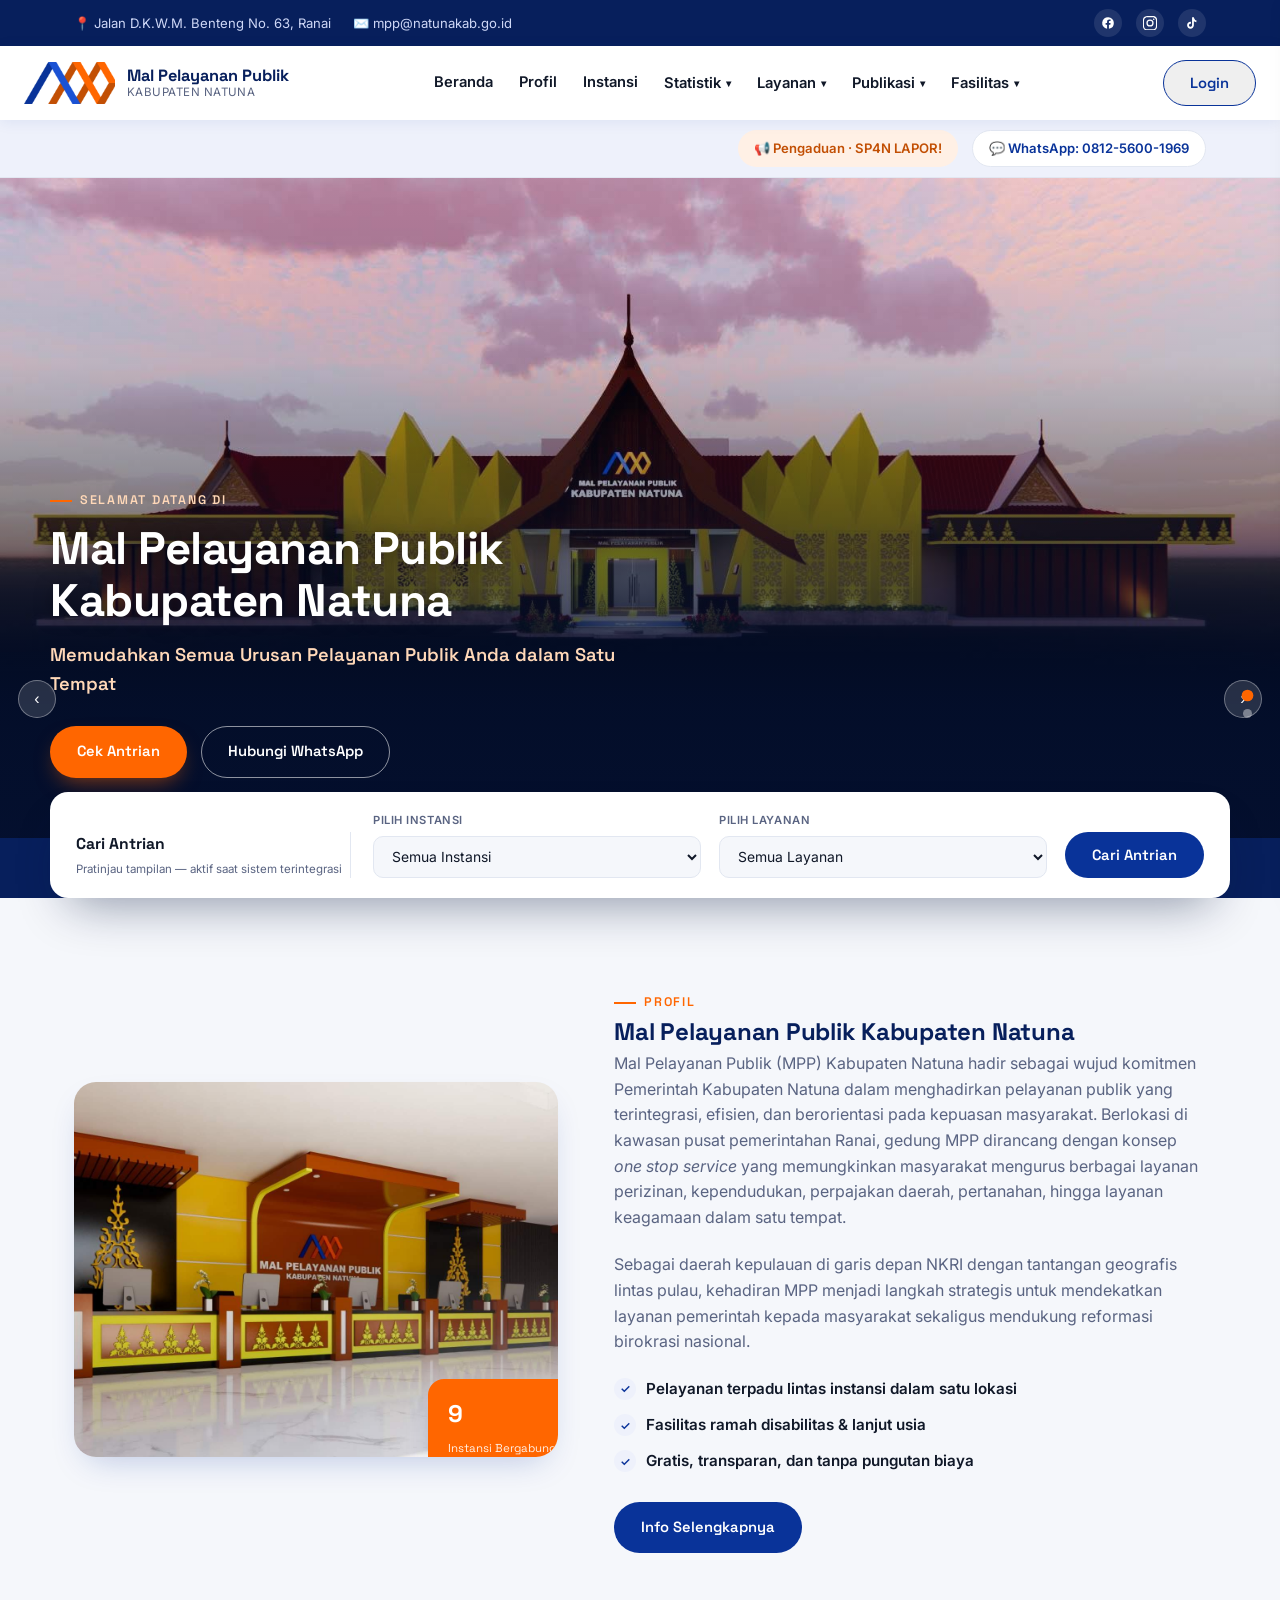
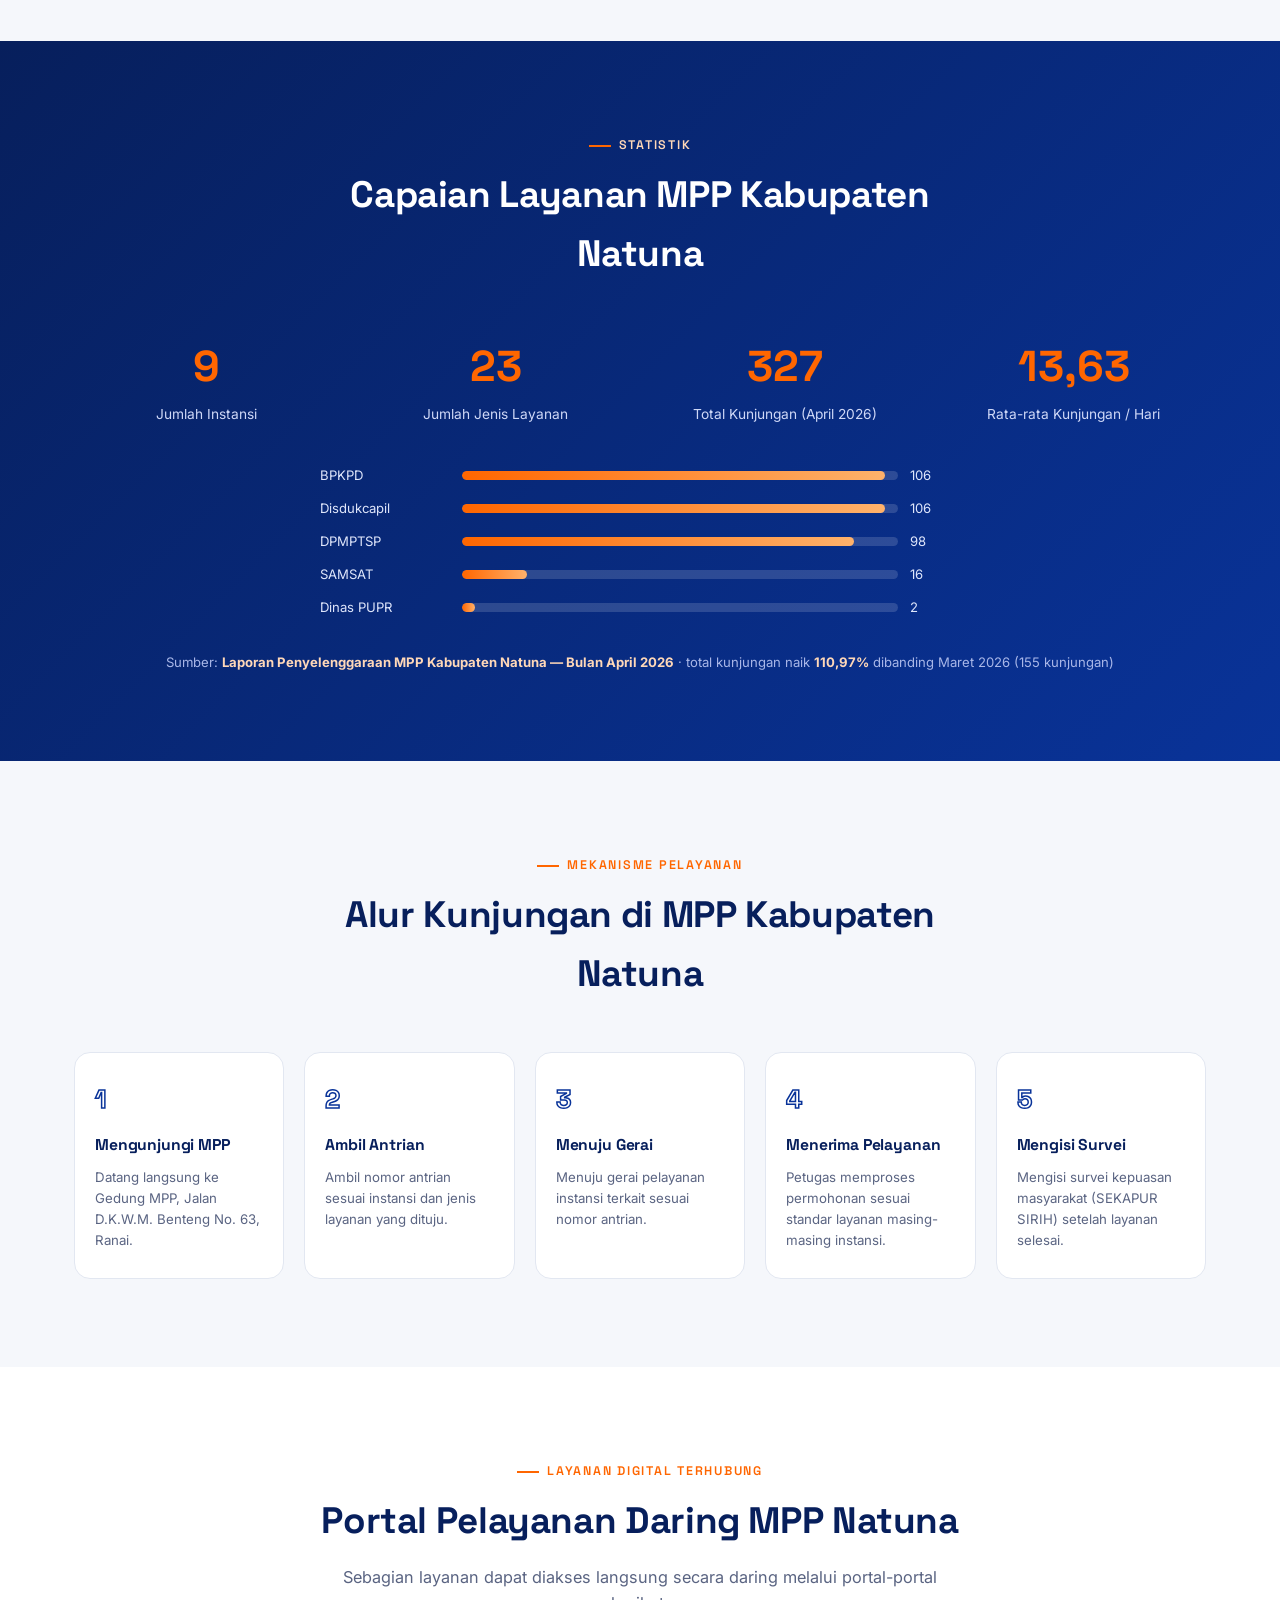
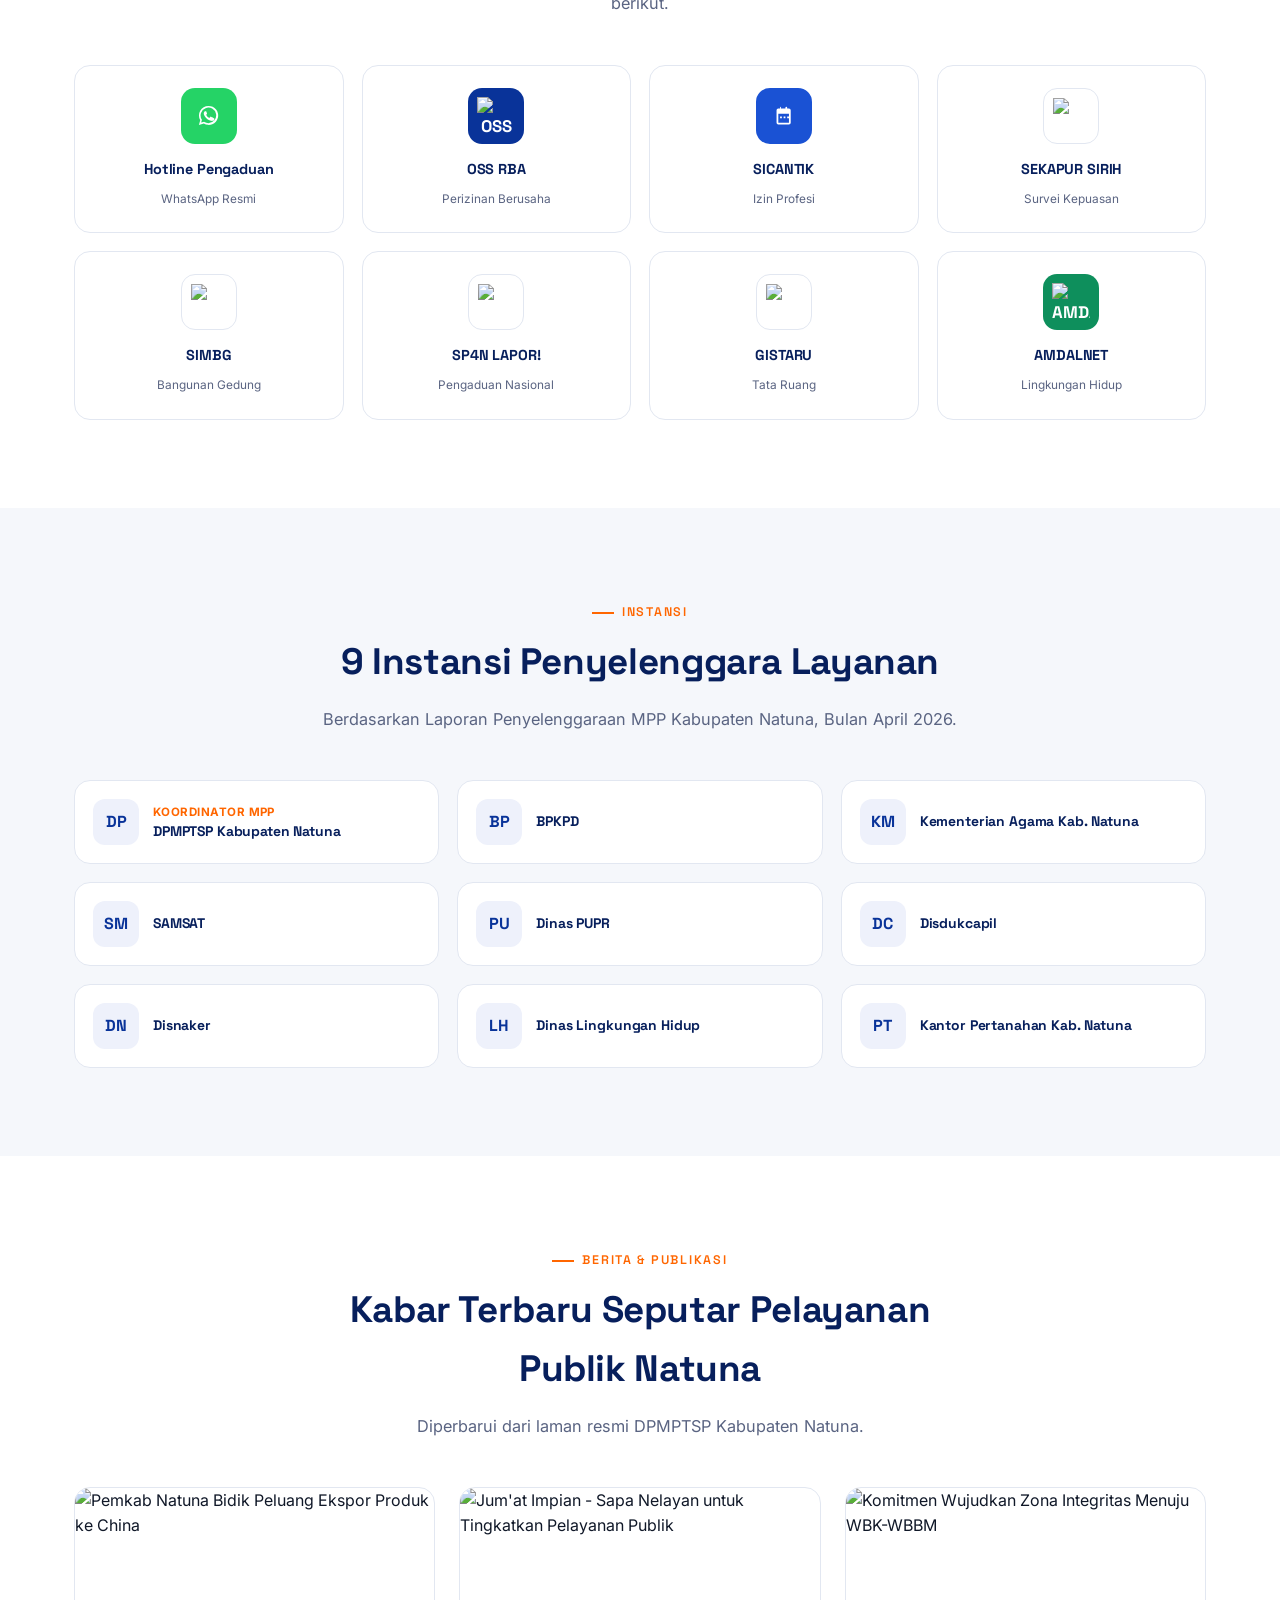
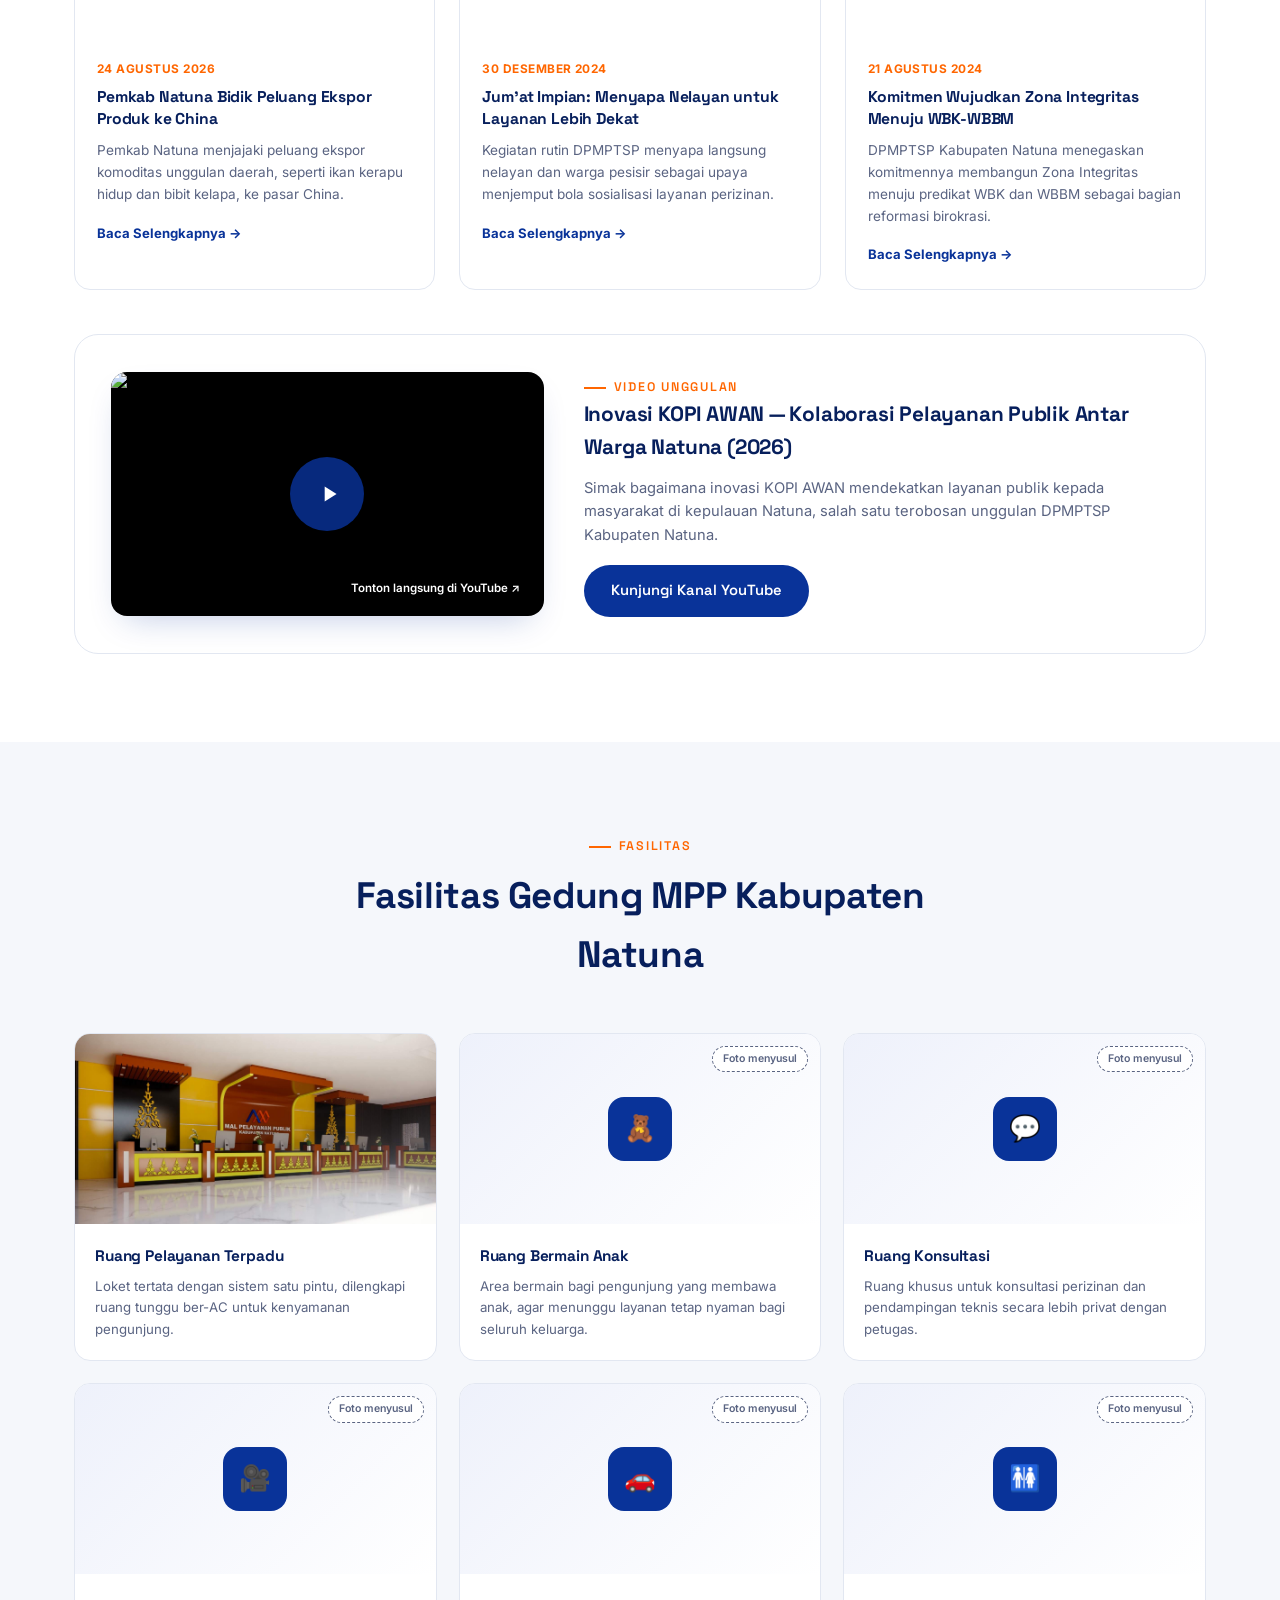
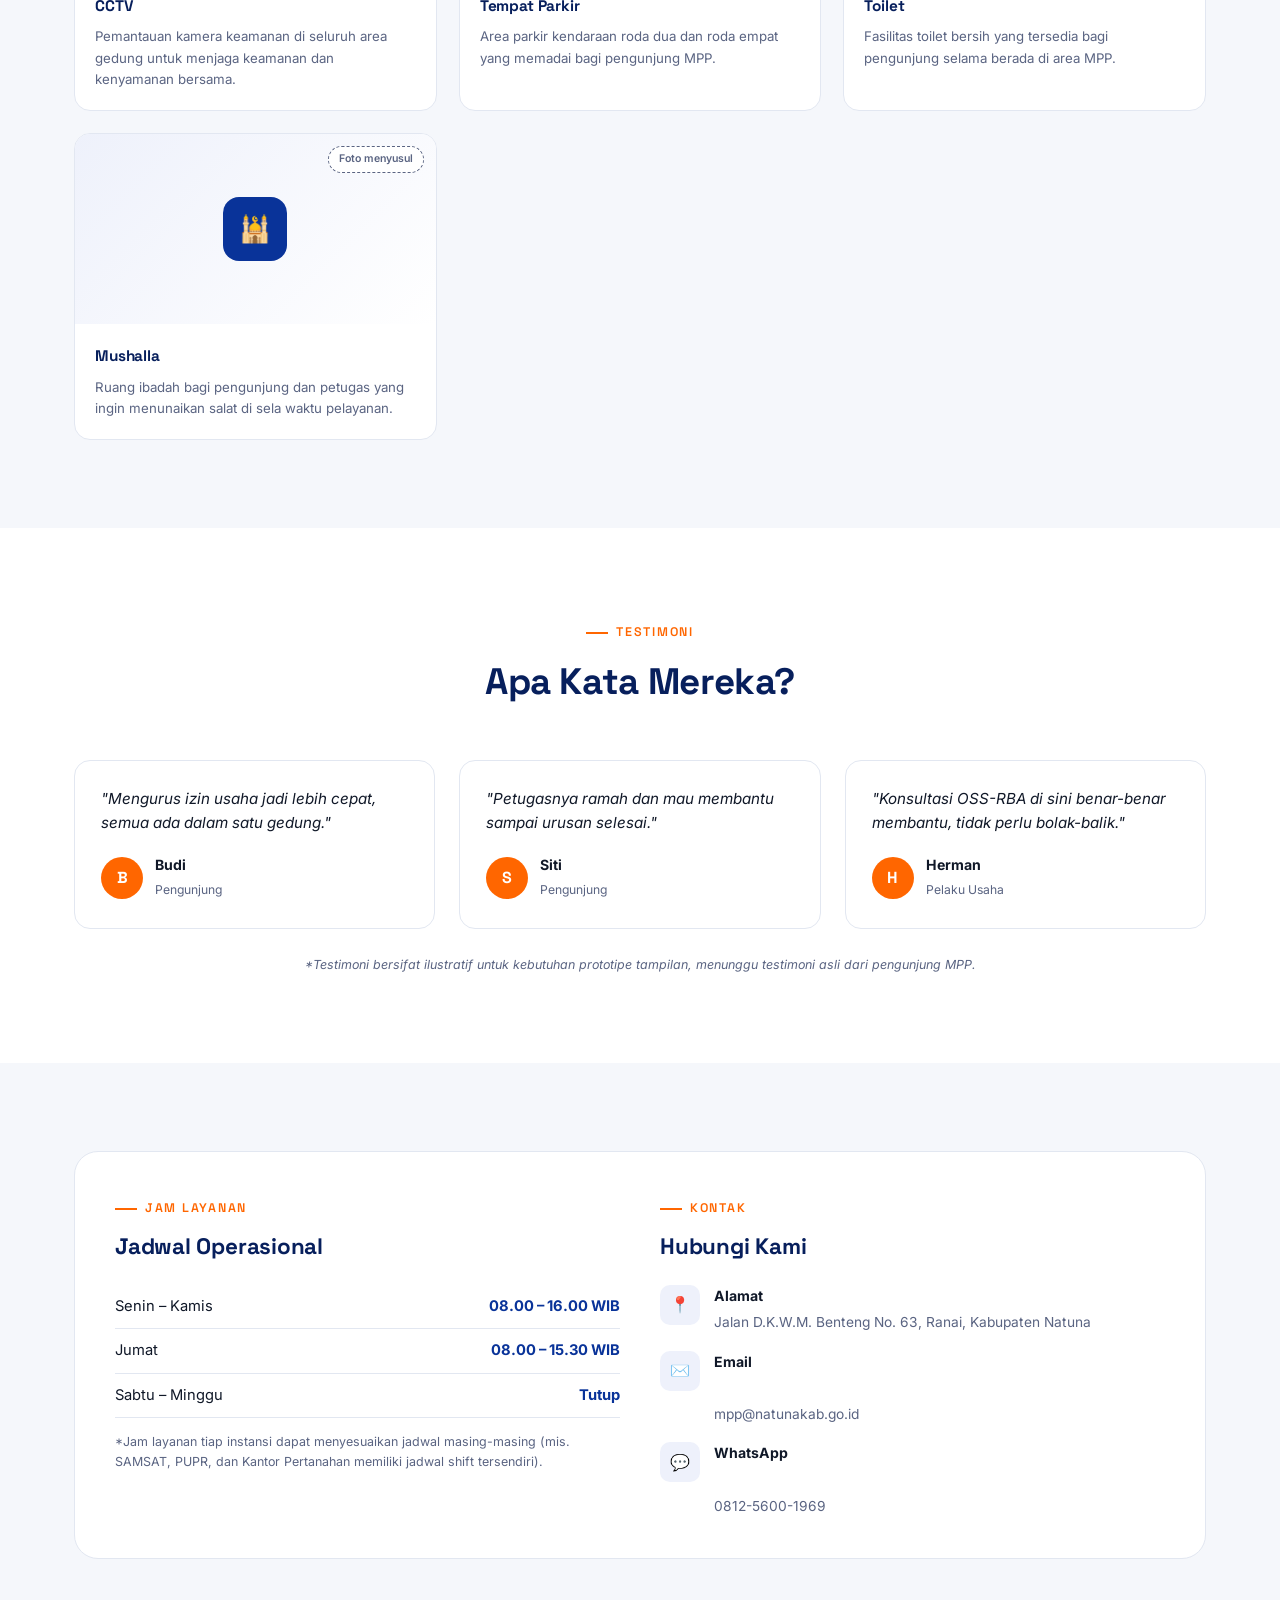
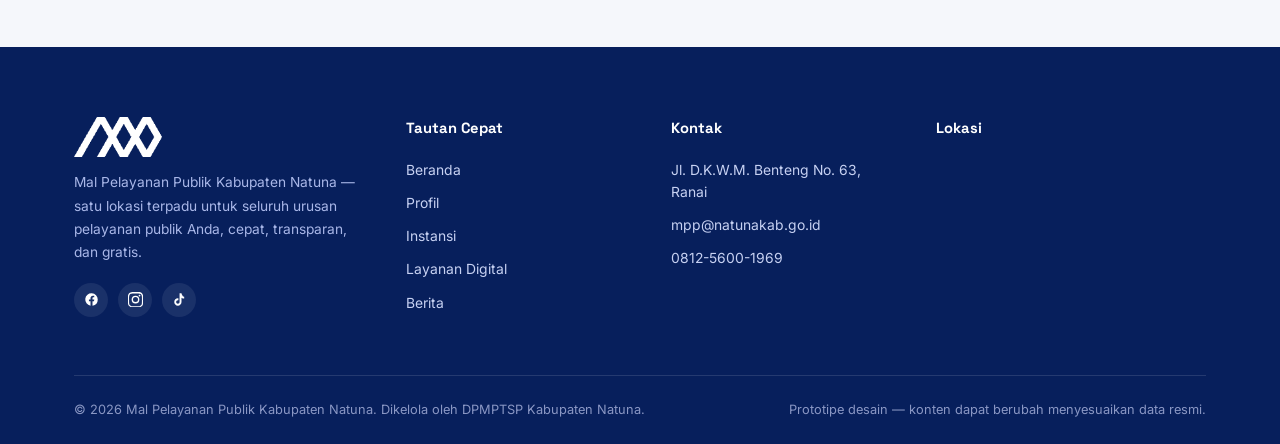
==== index.html @ 4812c126 "Initial commit: mpp-natuna-beranda static site" ====
<!DOCTYPE html>
<html lang="id">
<head>
<meta charset="UTF-8">
<meta name="viewport" content="width=device-width, initial-scale=1.0">
<title>Mal Pelayanan Publik Kabupaten Natuna</title>
<link rel="preconnect" href="https://fonts.googleapis.com">
<link rel="preconnect" href="https://fonts.gstatic.com" crossorigin>
<link href="https://fonts.googleapis.com/css2?family=Space+Grotesk:wght@500;600;700&family=Inter:wght@400;500;600;700;800&display=swap" rel="stylesheet">
<style>
  :root{
    --navy:#093399;
    --navy-deep:#071F5C;
    --navy-soft:#eef1fb;
    --blue:#1a52d4;
    --orange:#ff6600;
    --rust:#c24f04;
    --bg:#F5F7FB;
    --surface:#FFFFFF;
    --ink:#101828;
    --ink-soft:#5A6482;
    --line:#E2E7F1;
    --radius:16px;
    --shadow:0 14px 34px -14px rgba(9,51,153,.28);
    --shadow-sm:0 6px 16px -8px rgba(9,51,153,.22);
  }
  *{box-sizing:border-box;margin:0;padding:0}
  html{scroll-behavior:smooth}
  body{
    font-family:'Inter',sans-serif;
    color:var(--ink);
    background:var(--bg);
    line-height:1.6;
    -webkit-font-smoothing:antialiased;
  }
  img{max-width:100%;display:block}
  a{color:inherit;text-decoration:none}
  ul{list-style:none}
  h1,h2,h3,h4{font-family:'Space Grotesk',sans-serif;letter-spacing:-.01em;color:var(--navy-deep)}
  .container{max-width:1180px;margin:0 auto;padding:0 24px}
  .eyebrow{
    display:inline-flex;align-items:center;gap:8px;
    font-family:'Space Grotesk',sans-serif;
    font-weight:600;font-size:.78rem;letter-spacing:.14em;text-transform:uppercase;
    color:var(--orange);
  }
  .eyebrow::before{content:"";width:22px;height:2px;background:var(--orange);display:inline-block}
  section{padding:88px 0}
  .section-head{max-width:640px;margin-bottom:48px}
  .section-head.center{margin-left:auto;margin-right:auto;text-align:center}
  .section-head h2{font-size:clamp(1.7rem,3vw,2.3rem);margin-top:10px;font-weight:700}
  .section-head p{color:var(--ink-soft);margin-top:14px;font-size:1.02rem}
  .btn{
    display:inline-flex;align-items:center;gap:8px;
    font-family:'Space Grotesk',sans-serif;font-weight:600;font-size:.92rem;
    padding:13px 26px;border-radius:999px;border:1.5px solid transparent;
    cursor:pointer;transition:.2s ease;white-space:nowrap;
  }
  .btn-orange{background:var(--orange);color:#fff;box-shadow:0 10px 22px -8px rgba(255,102,0,.55)}
  .btn-orange:hover{background:var(--rust);transform:translateY(-2px)}
  .btn-outline{border-color:rgba(255,255,255,.55);color:#fff}
  .btn-outline:hover{background:rgba(255,255,255,.12)}
  .btn-navy{background:var(--navy);color:#fff}
  .btn-navy:hover{background:var(--navy-deep);transform:translateY(-2px)}
  .btn-ghost-navy{border-color:var(--navy);color:var(--navy)}
  .btn-ghost-navy:hover{background:var(--navy);color:#fff}

  /* TOPBAR */
  .topbar{background:var(--navy-deep);color:#cfd8f7;font-size:.82rem}
  .topbar .container{display:flex;justify-content:space-between;align-items:center;flex-wrap:wrap;gap:8px;padding-top:9px;padding-bottom:9px}
  .topbar-left{display:flex;gap:22px;flex-wrap:wrap}
  .topbar-left span{display:inline-flex;align-items:center;gap:7px}
  .topbar-social{display:flex;gap:14px}
  .topbar-social a{width:28px;height:28px;border-radius:50%;background:rgba(255,255,255,.1);display:flex;align-items:center;justify-content:center;transition:.2s}
  .topbar-social a:hover{background:var(--orange)}
  .topbar-social svg{width:14px;height:14px;fill:#fff}

  /* HEADER */
  header.site{position:sticky;top:0;z-index:60;background:#fff;box-shadow:0 2px 14px rgba(9,51,153,.08)}
  .navwrap{display:flex;align-items:center;justify-content:space-between;padding:14px 24px;gap:20px}
  .brand{display:flex;align-items:center;gap:12px}
  .brand img{height:42px;width:auto}
  .brand-text{line-height:1.15}
  .brand-text b{display:block;font-family:'Space Grotesk',sans-serif;font-weight:700;font-size:1.02rem;color:var(--navy-deep)}
  .brand-text span{display:block;font-size:.72rem;color:var(--ink-soft);letter-spacing:.04em}
  nav.mainnav{display:flex;align-items:center;gap:26px}
  nav.mainnav > a{font-weight:600;font-size:.92rem;color:var(--ink);position:relative;padding:6px 0}
  nav.mainnav > a::after{content:"";position:absolute;left:0;bottom:0;width:0;height:2px;background:var(--orange);transition:.2s}
  nav.mainnav > a:hover::after{width:100%}
  .nav-drop{position:relative}
  .nav-drop > button{
    display:flex;align-items:center;gap:5px;font-family:'Inter',sans-serif;font-weight:600;font-size:.92rem;color:var(--ink);
    background:none;border:none;cursor:pointer;padding:6px 0;position:relative;
  }
  .nav-drop > button::after{content:"";position:absolute;left:0;bottom:0;width:0;height:2px;background:var(--orange);transition:.2s}
  .nav-drop:hover > button::after{width:100%}
  .nav-drop .caret{font-size:.65rem;transition:.2s;margin-top:1px}
  .nav-drop:hover .caret{transform:rotate(180deg)}
  .nav-drop-menu{
    position:absolute;top:100%;left:50%;transform:translateX(-50%) translateY(6px);min-width:220px;
    background:#fff;border-radius:12px;box-shadow:0 18px 40px -14px rgba(9,51,153,.3);border:1px solid var(--line);
    padding:8px;opacity:0;visibility:hidden;transition:.18s;z-index:80;
  }
  .nav-drop:hover .nav-drop-menu{opacity:1;visibility:visible;transform:translateX(-50%) translateY(2px)}
  .nav-drop-menu a{display:block;padding:9px 12px;border-radius:8px;font-size:.85rem;font-weight:500;color:var(--ink)}
  .nav-drop-menu a:hover{background:var(--navy-soft);color:var(--navy)}
  .nav-actions{display:flex;align-items:center;gap:12px}
  .hamburger{display:none;flex-direction:column;gap:5px;background:none;border:none;cursor:pointer;padding:6px}
  .hamburger span{width:24px;height:2.5px;background:var(--navy-deep);border-radius:2px}

  .subbar{background:var(--navy-soft);border-bottom:1px solid var(--line)}
  .subbar .container{display:flex;justify-content:flex-end;gap:14px;padding-top:10px;padding-bottom:10px;flex-wrap:wrap}
  .pill{display:inline-flex;align-items:center;gap:7px;font-size:.82rem;font-weight:600;padding:7px 16px;border-radius:999px}
  .pill-orange{background:#fff0e5;color:var(--rust)}
  .pill-navy{background:#fff;color:var(--navy);border:1px solid var(--line)}

  /* HERO SLIDESHOW */
  .hero-wrap{position:relative;background:var(--navy-deep)}
  .hero-slideshow{position:relative;height:660px;overflow:hidden;color:#fff}
  .hero-slide{
    position:absolute;top:0;left:0;right:0;bottom:0;opacity:0;visibility:hidden;transition:opacity 1.1s ease;
    background-size:cover;background-position:center;display:flex;align-items:flex-end;
  }
  .hero-slide.active{opacity:1;visibility:visible}
  .hero-slide::before{
    content:"";position:absolute;top:0;left:0;right:0;bottom:0;
    background:linear-gradient(to top, rgba(4,16,48,.97) 0%, rgba(4,16,48,.86) 20%, rgba(4,16,48,.5) 45%, rgba(4,16,48,.14) 72%, rgba(4,16,48,.02) 100%);
  }
  .hero-slide-inner{position:relative;z-index:2;width:100%;padding:0 24px 60px}
  .hero-slide-content{max-width:1180px;margin:0 auto}
  .hero-slide .eyebrow{color:#ffd8b8}
  .hero-slide h1{font-size:clamp(1.9rem,3.6vw,2.85rem);font-weight:700;color:#fff !important;margin:12px 0 14px;line-height:1.12;max-width:680px;text-shadow:0 2px 18px rgba(0,0,0,.35)}
  .hero-slide .tagline{font-family:'Space Grotesk',sans-serif;font-weight:600;font-size:1.15rem;color:#ffd8b8;margin-bottom:28px;max-width:600px}
  .hero-slide p.desc{color:#eef1fb;max-width:560px;margin-bottom:26px;font-size:.98rem;text-shadow:0 1px 10px rgba(0,0,0,.25)}
  .hero-ctas{display:flex;gap:14px;flex-wrap:wrap}
  .hero-date-badge{display:inline-block;background:var(--orange);color:#fff;font-family:'Space Grotesk',sans-serif;font-weight:700;font-size:.76rem;letter-spacing:.05em;padding:5px 14px;border-radius:999px;margin-bottom:14px}

  .hero-dots{position:absolute;z-index:5;right:28px;bottom:120px;display:flex;flex-direction:column;gap:9px}
  .hero-dots button{width:9px;height:9px;border-radius:50%;background:rgba(255,255,255,.4);border:none;cursor:pointer;padding:0;transition:.2s}
  .hero-dots button.active{background:var(--orange);transform:scale(1.3)}
  .hero-arrows{position:absolute;z-index:5;bottom:120px;left:0;right:0;display:flex;justify-content:space-between;pointer-events:none;padding:0 18px}
  .hero-arrows button{pointer-events:all;width:38px;height:38px;border-radius:50%;background:rgba(255,255,255,.14);border:1px solid rgba(255,255,255,.35);color:#fff;cursor:pointer;font-size:1rem;backdrop-filter:blur(2px)}
  .hero-arrows button:hover{background:rgba(255,255,255,.28)}

  /* Hero side photo (slide-specific supporting image) */
  .hero-media-wrap{position:absolute;top:0;left:0;right:0;bottom:0;z-index:3;pointer-events:none}
  .hero-media-inner{max-width:1180px;margin:0 auto;padding:0 24px;height:100%;position:relative}
  .hero-photo-frame{
    position:absolute;right:24px;top:210px;pointer-events:auto;
    background:#fff;padding:9px 9px 12px;border-radius:16px;
    box-shadow:0 26px 55px -16px rgba(0,0,0,.55);
    text-align:center;
  }
  .hero-photo-frame img{display:block;width:320px;height:200px;object-fit:cover;border-radius:9px}
  .hero-photo-frame span{display:block;margin-top:8px;font-size:.68rem;font-weight:600;color:var(--ink-soft);max-width:320px}
  @media (max-width:1120px){ .hero-photo-frame{display:none} }

  /* Floating antrian bar overlapping hero bottom edge */
  .antrian-float-wrap{position:relative;z-index:10;padding:0 24px;margin-top:-46px}
  .antrian-float{
    max-width:1180px;margin:0 auto;background:#fff;color:var(--ink);border-radius:18px;
    box-shadow:0 24px 50px -20px rgba(5,20,58,.45);padding:20px 26px;
    display:flex;align-items:flex-end;gap:18px;flex-wrap:wrap;
  }
  .antrian-float .antrian-title{flex:none;display:flex;flex-direction:column;gap:2px;padding-right:8px;border-right:1px solid var(--line);margin-right:4px}
  .antrian-float .antrian-title b{font-family:'Space Grotesk',sans-serif;font-size:.98rem}
  .antrian-float .antrian-title span{font-size:.72rem;color:var(--ink-soft)}
  .antrian-field{flex:1;min-width:150px}
  .antrian-field label{display:block;font-size:.7rem;font-weight:600;color:var(--ink-soft);margin-bottom:6px;text-transform:uppercase;letter-spacing:.05em}
  .antrian-field select{
    width:100%;padding:11px 14px;border-radius:10px;border:1.5px solid var(--line);background:var(--bg);
    font-family:'Inter',sans-serif;font-size:.87rem;color:var(--ink);
  }
  .antrian-float .btn-navy{flex:none}
  @media (max-width:900px){
    .antrian-float{padding:18px}
    .antrian-float .antrian-title{border-right:none;padding-right:0;width:100%;flex-direction:row;justify-content:space-between;align-items:center}
    .antrian-float .btn-navy{width:100%;justify-content:center}
  }

  /* PROFIL */
  .profil-grid{display:grid;grid-template-columns:.9fr 1.1fr;gap:56px;align-items:center}
  .profil-photo{position:relative;border-radius:22px;overflow:hidden;box-shadow:var(--shadow)}
  .profil-photo img{width:100%;height:100%;object-fit:cover;aspect-ratio:4/3.1}
  .profil-badge{
    position:absolute;bottom:-18px;right:-18px;background:var(--orange);color:#fff;
    border-radius:16px;padding:16px 20px;box-shadow:var(--shadow);font-family:'Space Grotesk',sans-serif;
  }
  .profil-badge b{display:block;font-size:1.5rem}
  .profil-badge span{font-size:.72rem;opacity:.9}
  .profil-text p{color:var(--ink-soft);margin-bottom:22px}
  .check-list{display:flex;flex-direction:column;gap:12px;margin-bottom:28px}
  .check-list li{display:flex;align-items:flex-start;gap:10px;font-weight:600;font-size:.95rem}
  .check-list .dot{flex:none;width:22px;height:22px;border-radius:50%;background:var(--navy-soft);color:var(--navy);display:flex;align-items:center;justify-content:center;font-size:.75rem;margin-top:1px}

  /* STATS */
  .stats-band{background:linear-gradient(135deg,var(--navy-deep),var(--navy));color:#fff}
  .stats-grid{display:grid;grid-template-columns:repeat(4,1fr);gap:24px;text-align:center}
  .stat-item b{font-family:'Space Grotesk',sans-serif;font-size:clamp(2.1rem,4vw,2.7rem);color:var(--orange);display:block}
  .stat-item span{font-size:.86rem;color:#cfd8f7}
  .stats-caption{text-align:center;margin-top:34px;font-size:.82rem;color:#a9b7e8}
  .stats-caption b{color:#ffd8b8}
  .stats-bars{max-width:640px;margin:38px auto 0;display:flex;flex-direction:column;gap:12px}
  .bar-row{display:grid;grid-template-columns:130px 1fr 50px;align-items:center;gap:12px;font-size:.82rem;color:#dfe6fb}
  .bar-track{height:9px;background:rgba(255,255,255,.15);border-radius:6px;overflow:hidden}
  .bar-fill{height:100%;background:linear-gradient(90deg,var(--orange),#ffb26b);border-radius:6px}

  /* MEKANISME */
  .mek-grid{display:grid;grid-template-columns:repeat(5,1fr);gap:20px}
  .mek-card{background:var(--surface);border:1px solid var(--line);border-radius:var(--radius);padding:26px 20px;position:relative;transition:.2s}
  .mek-card:hover{transform:translateY(-6px);box-shadow:var(--shadow-sm)}
  .mek-num{font-family:'Space Grotesk',sans-serif;font-weight:700;font-size:1.6rem;color:var(--navy-soft);-webkit-text-stroke:1.5px var(--navy);color:transparent;margin-bottom:14px}
  .mek-card h4{font-size:.98rem;margin-bottom:8px}
  .mek-card p{font-size:.83rem;color:var(--ink-soft)}

  /* PORTAL GRID */
  .portal-grid{display:grid;grid-template-columns:repeat(4,1fr);gap:18px}
  .portal-card{
    background:#fff;border:1px solid var(--line);border-radius:var(--radius);padding:22px 18px;text-align:center;
    transition:.2s;
  }
  .portal-card:hover{border-color:var(--orange);transform:translateY(-5px);box-shadow:var(--shadow-sm)}
  .portal-icon{width:56px;height:56px;border-radius:14px;margin:0 auto 14px;display:flex;align-items:center;justify-content:center;font-family:'Space Grotesk',sans-serif;font-weight:700;color:#fff;font-size:1.05rem;padding:9px}
  .portal-icon img{width:100%;height:100%;object-fit:contain}
  .portal-card h4{font-size:.9rem;margin-bottom:4px}
  .portal-card span{font-size:.74rem;color:var(--ink-soft)}

  /* INSTANSI */
  .instansi-grid{display:grid;grid-template-columns:repeat(3,1fr);gap:18px}
  .instansi-card{
    display:flex;align-items:center;gap:14px;background:#fff;border:1px solid var(--line);
    border-radius:var(--radius);padding:18px;transition:.2s;
  }
  .instansi-card:hover{border-color:var(--blue);box-shadow:var(--shadow-sm)}
  .instansi-avatar{flex:none;width:46px;height:46px;border-radius:12px;background:var(--navy-soft);color:var(--navy);display:flex;align-items:center;justify-content:center;font-family:'Space Grotesk',sans-serif;font-weight:700}
  .instansi-card h4{font-size:.87rem;line-height:1.35}
  .instansi-card .role{font-size:.72rem;color:var(--orange);font-weight:700;text-transform:uppercase;letter-spacing:.04em}

  /* BERITA */
  .berita-grid{display:grid;grid-template-columns:repeat(3,1fr);gap:24px;margin-bottom:44px}
  .berita-card{background:#fff;border:1px solid var(--line);border-radius:var(--radius);overflow:hidden;transition:.2s;display:flex;flex-direction:column}
  .berita-card:hover{transform:translateY(-6px);box-shadow:var(--shadow)}
  .berita-thumb{height:150px;overflow:hidden}
  .berita-thumb img{width:100%;height:100%;object-fit:cover;display:block;transition:.3s}
  .berita-card:hover .berita-thumb img{transform:scale(1.06)}
  .berita-body{padding:22px}
  .berita-date{font-size:.74rem;color:var(--orange);font-weight:700;text-transform:uppercase;letter-spacing:.04em;margin-bottom:8px}
  .berita-body h4{font-size:.98rem;margin-bottom:10px;line-height:1.4}
  .berita-body p{font-size:.85rem;color:var(--ink-soft);margin-bottom:14px}
  .berita-body a.readmore{font-size:.82rem;font-weight:700;color:var(--navy)}

  .video-wrap{border-radius:var(--radius);overflow:hidden;box-shadow:var(--shadow);position:relative;width:100%;height:0;padding-top:56.25%}
  .video-wrap iframe{position:absolute;top:0;left:0;width:100%;height:100%;border:0}
  .yt-facade{position:absolute;top:0;left:0;width:100%;height:100%;cursor:pointer;background:#000;border:0;padding:0;display:block;overflow:hidden}
  .yt-facade .yt-thumb{position:absolute;top:0;left:0;right:0;bottom:0;width:100%;height:100%;object-fit:cover}
  .yt-fallback-link{
    position:absolute;bottom:12px;right:12px;z-index:4;
    background:rgba(0,0,0,.55);color:#fff;font-size:.72rem;font-weight:600;
    padding:6px 12px;border-radius:999px;backdrop-filter:blur(2px);
  }
  .yt-fallback-link:hover{background:rgba(0,0,0,.75)}
  .yt-facade .yt-play{
    position:absolute;top:50%;left:50%;transform:translate(-50%,-50%);
    width:74px;height:74px;border-radius:50%;background:rgba(9,51,153,.82);
    display:flex;align-items:center;justify-content:center;transition:.2s;
    box-shadow:0 10px 30px -8px rgba(0,0,0,.6);
  }
  .yt-facade:hover .yt-play{background:var(--orange);transform:translate(-50%,-50%) scale(1.08)}
  .yt-facade .yt-play svg{width:26px;height:26px;fill:#fff;margin-left:4px}
  .video-block{display:grid;grid-template-columns:.85fr 1.15fr;gap:40px;align-items:center;background:#fff;border:1px solid var(--line);border-radius:24px;padding:36px}
  .video-block h3{font-size:1.3rem;margin-bottom:12px}
  .video-block p{color:var(--ink-soft);margin-bottom:18px;font-size:.92rem}

  /* FASILITAS */
  .fasilitas-grid{display:grid;grid-template-columns:repeat(3,1fr);gap:22px}
  .fasilitas-card{border-radius:var(--radius);overflow:hidden;background:#fff;border:1px solid var(--line);transition:.2s}
  .fasilitas-card:hover{transform:translateY(-6px);box-shadow:var(--shadow)}
  .fasilitas-card.photo .fasilitas-media{height:190px;overflow:hidden}
  .fasilitas-card.photo .fasilitas-media img{width:100%;height:100%;object-fit:cover}
  .fasilitas-card.icon .fasilitas-media{height:190px;display:flex;align-items:center;justify-content:center;background:linear-gradient(135deg,var(--navy-soft),#fff)}
  .fasilitas-card.icon .fasilitas-media .ico{width:64px;height:64px;border-radius:16px;background:var(--navy);color:#fff;display:flex;align-items:center;justify-content:center;font-size:1.6rem}
  .fasilitas-card.icon .fasilitas-media{position:relative}
  .foto-pending{position:absolute;top:12px;right:12px;background:#fff;border:1px dashed var(--ink-soft);color:var(--ink-soft);font-size:.66rem;font-weight:600;padding:4px 10px;border-radius:999px}
  .fasilitas-info{padding:20px}
  .fasilitas-info h4{font-size:.96rem;margin-bottom:8px}
  .fasilitas-info p{font-size:.83rem;color:var(--ink-soft)}

  /* TESTIMONIAL */
  .testi-grid{display:grid;grid-template-columns:repeat(3,1fr);gap:24px}
  .testi-card{background:#fff;border:1px solid var(--line);border-radius:var(--radius);padding:26px}
  .testi-quote{font-size:.95rem;color:var(--ink);margin-bottom:18px;font-style:italic}
  .testi-person{display:flex;align-items:center;gap:12px}
  .testi-avatar{width:42px;height:42px;border-radius:50%;background:var(--orange);color:#fff;display:flex;align-items:center;justify-content:center;font-family:'Space Grotesk',sans-serif;font-weight:700}
  .testi-person b{display:block;font-size:.88rem}
  .testi-person span{font-size:.76rem;color:var(--ink-soft)}
  .testi-disclaimer{text-align:center;font-size:.78rem;color:var(--ink-soft);margin-top:26px;font-style:italic}

  /* JAM & KONTAK */
  .jam-grid{display:grid;grid-template-columns:1fr 1fr;gap:40px;background:#fff;border:1px solid var(--line);border-radius:24px;padding:40px}
  .jam-table{width:100%;border-collapse:collapse}
  .jam-table td{padding:10px 0;border-bottom:1px solid var(--line);font-size:.92rem}
  .jam-table td:last-child{text-align:right;font-weight:700;color:var(--navy)}
  .jam-note{font-size:.78rem;color:var(--ink-soft);margin-top:14px}
  .kontak-list{display:flex;flex-direction:column;gap:16px}
  .kontak-item{display:flex;gap:14px;align-items:flex-start}
  .kontak-ico{flex:none;width:40px;height:40px;border-radius:10px;background:var(--navy-soft);color:var(--navy);display:flex;align-items:center;justify-content:center}
  .kontak-item b{display:block;font-size:.88rem;margin-bottom:2px}
  .kontak-item span,.kontak-item a{font-size:.86rem;color:var(--ink-soft)}

  /* FOOTER */
  footer{background:var(--navy-deep);color:#c7d1f2;padding-top:70px}
  .footer-grid{display:grid;grid-template-columns:1.3fr 1fr 1fr 1.2fr;gap:40px;padding-bottom:50px;border-bottom:1px solid rgba(255,255,255,.12)}
  .footer-brand img{height:40px;margin-bottom:14px}
  .footer-brand p{font-size:.86rem;color:#a9b7e8;line-height:1.7;margin-bottom:18px}
  .footer-social{display:flex;gap:10px}
  .footer-social a{width:34px;height:34px;border-radius:50%;background:rgba(255,255,255,.08);display:flex;align-items:center;justify-content:center}
  .footer-social a:hover{background:var(--orange)}
  .footer-social svg{width:15px;height:15px;fill:#fff}
  footer h5{font-family:'Space Grotesk',sans-serif;color:#fff;font-size:.92rem;margin-bottom:18px}
  footer ul li{margin-bottom:11px;font-size:.87rem}
  footer ul a:hover{color:#fff}
  .footer-map{border-radius:12px;overflow:hidden;height:150px}
  .footer-map iframe{width:100%;height:100%;border:0;filter:grayscale(.2)}
  .footer-bottom{display:flex;justify-content:space-between;align-items:center;padding:24px 0;font-size:.8rem;color:#8a97c4;flex-wrap:wrap;gap:10px}

  /* LOGIN MODAL */
  .modal-overlay{position:fixed;inset:0;background:rgba(7,15,40,.6);backdrop-filter:blur(3px);display:none;align-items:center;justify-content:center;z-index:200;padding:20px}
  .modal-overlay.active{display:flex}
  .modal-card{background:#fff;border-radius:20px;padding:34px;width:100%;max-width:380px;position:relative;box-shadow:var(--shadow)}
  .modal-close{position:absolute;top:16px;right:16px;background:var(--bg);border:none;width:32px;height:32px;border-radius:50%;cursor:pointer;font-size:1rem;color:var(--ink-soft)}
  .modal-card img{height:36px;margin-bottom:16px}
  .modal-card h3{font-size:1.15rem;margin-bottom:6px}
  .modal-card .sub{font-size:.82rem;color:var(--ink-soft);margin-bottom:22px}
  .modal-field{margin-bottom:14px}
  .modal-field label{display:block;font-size:.78rem;font-weight:600;margin-bottom:6px}
  .modal-field input{width:100%;padding:11px 14px;border-radius:10px;border:1.5px solid var(--line);font-family:'Inter',sans-serif;font-size:.9rem}
  .modal-note{font-size:.74rem;color:var(--ink-soft);margin-top:14px;text-align:center}

  /* MOBILE MENU */
  .mobile-menu{position:fixed;top:0;right:-320px;width:290px;height:100%;background:#fff;z-index:150;box-shadow:-10px 0 30px rgba(0,0,0,.15);transition:.3s;padding:26px;overflow-y:auto}
  .mobile-menu.active{right:0}
  .mobile-menu a{display:block;padding:13px 0;border-bottom:1px solid var(--line);font-weight:600}
  .mobile-menu-close{background:none;border:none;font-size:1.3rem;float:right;cursor:pointer}

  @media (max-width:980px){
    .hero-grid{grid-template-columns:1fr}
    .profil-grid{grid-template-columns:1fr}
    .profil-photo{max-width:420px}
    .stats-grid{grid-template-columns:repeat(2,1fr);gap:34px}
    .mek-grid{grid-template-columns:repeat(2,1fr)}
    .portal-grid{grid-template-columns:repeat(3,1fr)}
    .instansi-grid{grid-template-columns:repeat(2,1fr)}
    .berita-grid{grid-template-columns:repeat(2,1fr)}
    .fasilitas-grid{grid-template-columns:repeat(2,1fr)}
    .testi-grid{grid-template-columns:repeat(2,1fr)}
    .jam-grid{grid-template-columns:1fr;gap:30px}
    .footer-grid{grid-template-columns:1fr 1fr;gap:34px}
    .video-block{grid-template-columns:1fr}
    nav.mainnav{display:none}
    .hamburger{display:flex}
  }
  @media (max-width:640px){
    section{padding:60px 0}
    .stats-grid{grid-template-columns:repeat(2,1fr)}
    .mek-grid{grid-template-columns:1fr}
    .portal-grid{grid-template-columns:repeat(2,1fr)}
    .instansi-grid{grid-template-columns:1fr}
    .berita-grid{grid-template-columns:1fr}
    .fasilitas-grid{grid-template-columns:1fr}
    .testi-grid{grid-template-columns:1fr}
    .footer-grid{grid-template-columns:1fr}
    .bar-row{grid-template-columns:90px 1fr 40px}
    .topbar .container{justify-content:center;text-align:center}
    .subbar .container{justify-content:center}
  }
</style>
</head>
<body>

<!-- TOPBAR -->
<div class="topbar">
  <div class="container">
    <div class="topbar-left">
      <span>📍 Jalan D.K.W.M. Benteng No. 63, Ranai</span>
      <span>✉️ mpp@natunakab.go.id</span>
    </div>
    <div class="topbar-social">
      <a href="https://www.facebook.com/malpelayananpubliknatuna" target="_blank" rel="noopener" aria-label="Facebook">
        <svg viewBox="0 0 24 24"><path d="M22 12a10 10 0 1 0-11.6 9.9v-7H7.9V12h2.5V9.8c0-2.5 1.5-3.9 3.8-3.9 1.1 0 2.2.2 2.2.2v2.4h-1.2c-1.2 0-1.6.8-1.6 1.6V12h2.8l-.4 2.9h-2.4v7A10 10 0 0 0 22 12z"/></svg>
      </a>
      <a href="https://www.instagram.com/malpelayananpubliknatuna" target="_blank" rel="noopener" aria-label="Instagram">
        <svg viewBox="0 0 24 24"><path d="M12 2.2c3.2 0 3.6 0 4.9.1 1.2.1 2 .3 2.4.5.6.2 1 .5 1.5.9.4.4.7.9.9 1.5.2.4.4 1.2.5 2.4.1 1.3.1 1.7.1 4.9s0 3.6-.1 4.9c-.1 1.2-.3 2-.5 2.4-.2.6-.5 1-.9 1.5-.4.4-.9.7-1.5.9-.4.2-1.2.4-2.4.5-1.3.1-1.7.1-4.9.1s-3.6 0-4.9-.1c-1.2-.1-2-.3-2.4-.5-.6-.2-1-.5-1.5-.9-.4-.4-.7-.9-.9-1.5-.2-.4-.4-1.2-.5-2.4-.1-1.3-.1-1.7-.1-4.9s0-3.6.1-4.9c.1-1.2.3-2 .5-2.4.2-.6.5-1 .9-1.5.4-.4.9-.7 1.5-.9.4-.2 1.2-.4 2.4-.5 1.3-.1 1.7-.1 4.9-.1M12 0C8.7 0 8.3 0 7 .1c-1.3.1-2.2.3-3 .6-.8.3-1.5.7-2.2 1.4C1.1 2.8.7 3.5.4 4.3c-.3.8-.5 1.7-.6 3C-.2 8.6-.2 9 -.2 12.3s0 3.7.1 5c.1 1.3.3 2.2.6 3 .3.8.7 1.5 1.4 2.2.7.7 1.4 1.1 2.2 1.4.8.3 1.7.5 3 .6 1.3.1 1.7.1 5 .1s3.7 0 5-.1c1.3-.1 2.2-.3 3-.6.8-.3 1.5-.7 2.2-1.4.7-.7 1.1-1.4 1.4-2.2.3-.8.5-1.7.6-3 .1-1.3.1-1.7.1-5s0-3.7-.1-5c-.1-1.3-.3-2.2-.6-3-.3-.8-.7-1.5-1.4-2.2C21.2 1.1 20.5.7 19.7.4c-.8-.3-1.7-.5-3-.6C15.4 0 15 0 12 0z"/><path d="M12 5.8a6.2 6.2 0 1 0 0 12.4 6.2 6.2 0 0 0 0-12.4zm0 10.2a4 4 0 1 1 0-8 4 4 0 0 1 0 8z"/><circle cx="18.4" cy="5.6" r="1.4"/></svg>
      </a>
      <a href="https://www.tiktok.com/@malpelayananpubliknatuna" target="_blank" rel="noopener" aria-label="TikTok">
        <svg viewBox="0 0 24 24"><path d="M16.6 5.2c-.9-.8-1.4-2-1.4-3.2h-3.1v13.9c0 1.5-1.2 2.7-2.7 2.7-1.5 0-2.7-1.2-2.7-2.7 0-1.5 1.2-2.7 2.7-2.7.3 0 .5 0 .8.1v-3.2c-.3 0-.5-.1-.8-.1-3.2 0-5.8 2.6-5.8 5.9 0 3.3 2.6 5.9 5.8 5.9 3.2 0 5.8-2.6 5.8-5.9V9.1c1.2.9 2.7 1.4 4.3 1.4V7.4c-1-.1-1.9-.5-2.6-1.1-.1-.4-.2-.7-.3-1.1z"/></svg>
      </a>
    </div>
  </div>
</div>

<!-- HEADER -->
<header class="site">
  <div class="navwrap">
    <a href="#beranda" class="brand">
      <img src="[data-uri]" alt="Logo Mal Pelayanan Publik Kabupaten Natuna">
      <div class="brand-text">
        <b>Mal Pelayanan Publik</b>
        <span>KABUPATEN NATUNA</span>
      </div>
    </a>
    <nav class="mainnav">
      <a href="#beranda">Beranda</a>
      <a href="#profil">Profil</a>
      <a href="#instansi">Instansi</a>

      <div class="nav-drop">
        <button>Statistik <span class="caret">▾</span></button>
        <div class="nav-drop-menu">
          <a href="#statistik">Statistik Pengunjung</a>
          <a href="#">Statistik SKM</a>
          <a href="#">Statistik Izin Terbit</a>
        </div>
      </div>

      <div class="nav-drop">
        <button>Layanan <span class="caret">▾</span></button>
        <div class="nav-drop-menu">
          <a href="https://www.skm-dpmptsp-natuna.com/auth/respondent" target="_blank" rel="noopener">Survey</a>
          <a href="#">Sewa Gedung</a>
          <a href="#">Tracking Izin</a>
        </div>
      </div>

      <div class="nav-drop">
        <button>Publikasi <span class="caret">▾</span></button>
        <div class="nav-drop-menu">
          <a href="#">Maklumat Pelayanan MPP</a>
          <a href="#">Standar Pelayanan</a>
          <a href="#">SOP Perlindungan Data MPP</a>
        </div>
      </div>

      <div class="nav-drop">
        <button>Fasilitas <span class="caret">▾</span></button>
        <div class="nav-drop-menu">
          <a href="#fasilitas-bermain-anak">Ruang Bermain Anak</a>
          <a href="#fasilitas-konsultasi">Ruang Konsultasi</a>
          <a href="#fasilitas-cctv">CCTV</a>
          <a href="#fasilitas-parkir">Tempat Parkir</a>
          <a href="#fasilitas-toilet">Toilet</a>
          <a href="#fasilitas-mushalla">Mushalla</a>
        </div>
      </div>
    </nav>
    <div class="nav-actions">
      <button class="btn btn-ghost-navy" onclick="openLogin()">Login</button>
      <button class="hamburger" onclick="toggleMobile(true)" aria-label="Buka menu">
        <span></span><span></span><span></span>
      </button>
    </div>
  </div>
</header>

<!-- SUBBAR -->
<div class="subbar">
  <div class="container">
    <a class="pill pill-orange" href="https://natuna.lapor.go.id" target="_blank" rel="noopener">📢 Pengaduan · SP4N LAPOR!</a>
    <a class="pill pill-navy" href="https://wa.me/6281256001969" target="_blank" rel="noopener">💬 WhatsApp: 0812-5600-1969</a>
  </div>
</div>

<!-- MOBILE MENU -->
<div class="mobile-menu" id="mobileMenu">
  <button class="mobile-menu-close" onclick="toggleMobile(false)">✕</button>
  <div style="clear:both;height:20px"></div>
  <a href="#beranda" onclick="toggleMobile(false)">Beranda</a>
  <a href="#profil" onclick="toggleMobile(false)">Profil</a>
  <a href="#instansi" onclick="toggleMobile(false)">Instansi</a>
  <div style="padding:13px 0 4px;border-bottom:1px solid var(--line);font-size:.72rem;font-weight:700;color:var(--ink-soft);text-transform:uppercase;letter-spacing:.05em">Statistik</div>
  <a href="#statistik" onclick="toggleMobile(false)" style="padding-left:14px">Statistik Pengunjung</a>
  <a href="#" style="padding-left:14px">Statistik SKM</a>
  <a href="#" style="padding-left:14px">Statistik Izin Terbit</a>
  <div style="padding:13px 0 4px;border-bottom:1px solid var(--line);font-size:.72rem;font-weight:700;color:var(--ink-soft);text-transform:uppercase;letter-spacing:.05em">Layanan</div>
  <a href="https://www.skm-dpmptsp-natuna.com/auth/respondent" target="_blank" rel="noopener" style="padding-left:14px">Survey</a>
  <a href="#" style="padding-left:14px">Sewa Gedung</a>
  <a href="#" style="padding-left:14px">Tracking Izin</a>
  <div style="padding:13px 0 4px;border-bottom:1px solid var(--line);font-size:.72rem;font-weight:700;color:var(--ink-soft);text-transform:uppercase;letter-spacing:.05em">Publikasi</div>
  <a href="#" style="padding-left:14px">Maklumat Pelayanan MPP</a>
  <a href="#" style="padding-left:14px">Standar Pelayanan</a>
  <a href="#" style="padding-left:14px">SOP Perlindungan Data MPP</a>
  <div style="padding:13px 0 4px;border-bottom:1px solid var(--line);font-size:.72rem;font-weight:700;color:var(--ink-soft);text-transform:uppercase;letter-spacing:.05em">Fasilitas</div>
  <a href="#fasilitas-bermain-anak" onclick="toggleMobile(false)" style="padding-left:14px">Ruang Bermain Anak</a>
  <a href="#fasilitas-konsultasi" onclick="toggleMobile(false)" style="padding-left:14px">Ruang Konsultasi</a>
  <a href="#fasilitas-cctv" onclick="toggleMobile(false)" style="padding-left:14px">CCTV</a>
  <a href="#fasilitas-parkir" onclick="toggleMobile(false)" style="padding-left:14px">Tempat Parkir</a>
  <a href="#fasilitas-toilet" onclick="toggleMobile(false)" style="padding-left:14px">Toilet</a>
  <a href="#fasilitas-mushalla" onclick="toggleMobile(false)" style="padding-left:14px">Mushalla</a>
</div>

<!-- HERO -->
<div class="hero-wrap" id="beranda">
  <div class="hero-slideshow" id="heroSlideshow">

    <div class="hero-slide active" data-slide="0" style="background-image:url('[data-uri]')">
      <div class="hero-slide-inner">
        <div class="hero-slide-content">
          <span class="eyebrow">Selamat Datang di</span>
          <h1>Mal Pelayanan Publik<br>Kabupaten Natuna</h1>
          <div class="tagline">Memudahkan Semua Urusan Pelayanan Publik Anda dalam Satu Tempat</div>
          <div class="hero-ctas">
            <a href="#antrian-widget" class="btn btn-orange">Cek Antrian</a>
            <a href="https://wa.me/6281256001969" target="_blank" rel="noopener" class="btn btn-outline">Hubungi WhatsApp</a>
          </div>
        </div>
      </div>
    </div>

    <div class="hero-slide" data-slide="1" style="background-image:url('https://dpmptsp.natunakab.go.id/wp-content/uploads/2026/08/1000835006.jpg.webp')">
      <div class="hero-slide-inner">
        <div class="hero-slide-content">
          <span class="hero-date-badge">24 Agustus 2026</span>
          <span class="eyebrow">Berita Unggulan</span>
          <h1>Pemkab Natuna Bidik Peluang Ekspor Produk ke China</h1>
          <p class="desc">Pemkab Natuna menjajaki ekspor produk unggulan daerah ke China, terutama ikan hidup (kerapu) dan bibit kelapa, menyusul kunjungan Bupati Cen Sui Lan ke China akhir Juli 2026. Pemkab turut membentuk lembaga penerbit Surat Keterangan Asal (IPSKA) dan merevitalisasi Pelabuhan Selat Lampa sebagai pintu perdagangan internasional.</p>
          <div class="hero-ctas">
            <a href="https://dpmptsp.natunakab.go.id/pemkab-natuna-bidik-peluang-ekspor-produk-ke-china/" target="_blank" rel="noopener" class="btn btn-orange">Baca Selengkapnya</a>
          </div>
        </div>
      </div>
      <div class="hero-media-wrap">
        <div class="hero-media-inner">
          <div class="hero-photo-frame">
            <img src="[data-uri]" alt="Kunjungan kerja Pemkab Natuna">
          </div>
        </div>
      </div>
    </div>

    <div class="hero-arrows">
      <button aria-label="Slide sebelumnya" onclick="heroGo(-1)">‹</button>
      <button aria-label="Slide berikutnya" onclick="heroGo(1)">›</button>
    </div>
    <div class="hero-dots" id="heroDots">
      <button class="active" onclick="heroSet(0)" aria-label="Slide 1"></button>
      <button onclick="heroSet(1)" aria-label="Slide 2"></button>
    </div>
  </div>

  <div class="antrian-float-wrap">
    <div class="antrian-float" id="antrian-widget">
      <div class="antrian-title"><b>Cari Antrian</b><span>Pratinjau tampilan — aktif saat sistem terintegrasi</span></div>
      <div class="antrian-field">
        <label>Pilih Instansi</label>
        <select><option>Semua Instansi</option><option>DPMPTSP</option><option>BPKPD</option><option>Disdukcapil</option><option>SAMSAT</option><option>Dinas PUPR</option><option>Kantor Pertanahan</option></select>
      </div>
      <div class="antrian-field">
        <label>Pilih Layanan</label>
        <select><option>Semua Layanan</option><option>Konsultasi Perizinan (OSS-RBA)</option><option>PBB &amp; BPHTB</option><option>Adminduk Online</option><option>Pajak Kendaraan</option></select>
      </div>
      <button class="btn btn-navy">Cari Antrian</button>
    </div>
  </div>
</div>

<!-- PROFIL -->
<section id="profil">
  <div class="container">
    <div class="profil-grid">
      <div class="profil-photo">
        <img src="[data-uri]" alt="Ruang pelayanan Mal Pelayanan Publik Kabupaten Natuna">
        <div class="profil-badge"><b>9</b><span>Instansi Bergabung</span></div>
      </div>
      <div class="profil-text">
        <span class="eyebrow">Profil</span>
        <h2>Mal Pelayanan Publik Kabupaten Natuna</h2>
        <p>Mal Pelayanan Publik (MPP) Kabupaten Natuna hadir sebagai wujud komitmen Pemerintah Kabupaten Natuna dalam menghadirkan pelayanan publik yang terintegrasi, efisien, dan berorientasi pada kepuasan masyarakat. Berlokasi di kawasan pusat pemerintahan Ranai, gedung MPP dirancang dengan konsep <em>one stop service</em> yang memungkinkan masyarakat mengurus berbagai layanan perizinan, kependudukan, perpajakan daerah, pertanahan, hingga layanan keagamaan dalam satu tempat.</p>
        <p>Sebagai daerah kepulauan di garis depan NKRI dengan tantangan geografis lintas pulau, kehadiran MPP menjadi langkah strategis untuk mendekatkan layanan pemerintah kepada masyarakat sekaligus mendukung reformasi birokrasi nasional.</p>
        <ul class="check-list">
          <li><span class="dot">✓</span> Pelayanan terpadu lintas instansi dalam satu lokasi</li>
          <li><span class="dot">✓</span> Fasilitas ramah disabilitas &amp; lanjut usia</li>
          <li><span class="dot">✓</span> Gratis, transparan, dan tanpa pungutan biaya</li>
        </ul>
        <a href="https://dpmptsp.natunakab.go.id/" target="_blank" rel="noopener" class="btn btn-navy">Info Selengkapnya</a>
      </div>
    </div>
  </div>
</section>

<!-- STATISTIK -->
<section class="stats-band" id="statistik">
  <div class="container">
    <div class="section-head center" style="margin-left:auto;margin-right:auto">
      <span class="eyebrow" style="color:#ffd8b8;justify-content:center">Statistik</span>
      <h2 style="color:#fff">Capaian Layanan MPP Kabupaten Natuna</h2>
    </div>
    <div class="stats-grid">
      <div class="stat-item"><b>9</b><span>Jumlah Instansi</span></div>
      <div class="stat-item"><b>23</b><span>Jumlah Jenis Layanan</span></div>
      <div class="stat-item"><b>327</b><span>Total Kunjungan (April 2026)</span></div>
      <div class="stat-item"><b>13,63</b><span>Rata-rata Kunjungan / Hari</span></div>
    </div>

    <div class="stats-bars">
      <div class="bar-row"><span>BPKPD</span><div class="bar-track"><div class="bar-fill" style="width:97%"></div></div><span>106</span></div>
      <div class="bar-row"><span>Disdukcapil</span><div class="bar-track"><div class="bar-fill" style="width:97%"></div></div><span>106</span></div>
      <div class="bar-row"><span>DPMPTSP</span><div class="bar-track"><div class="bar-fill" style="width:90%"></div></div><span>98</span></div>
      <div class="bar-row"><span>SAMSAT</span><div class="bar-track"><div class="bar-fill" style="width:15%"></div></div><span>16</span></div>
      <div class="bar-row"><span>Dinas PUPR</span><div class="bar-track"><div class="bar-fill" style="width:3%"></div></div><span>2</span></div>
    </div>
    <div class="stats-caption">Sumber: <b>Laporan Penyelenggaraan MPP Kabupaten Natuna — Bulan April 2026</b> · total kunjungan naik <b>110,97%</b> dibanding Maret 2026 (155 kunjungan)</div>
  </div>
</section>

<!-- MEKANISME -->
<section>
  <div class="container">
    <div class="section-head center">
      <span class="eyebrow" style="justify-content:center">Mekanisme Pelayanan</span>
      <h2>Alur Kunjungan di MPP Kabupaten Natuna</h2>
    </div>
    <div class="mek-grid">
      <div class="mek-card"><div class="mek-num">1</div><h4>Mengunjungi MPP</h4><p>Datang langsung ke Gedung MPP, Jalan D.K.W.M. Benteng No. 63, Ranai.</p></div>
      <div class="mek-card"><div class="mek-num">2</div><h4>Ambil Antrian</h4><p>Ambil nomor antrian sesuai instansi dan jenis layanan yang dituju.</p></div>
      <div class="mek-card"><div class="mek-num">3</div><h4>Menuju Gerai</h4><p>Menuju gerai pelayanan instansi terkait sesuai nomor antrian.</p></div>
      <div class="mek-card"><div class="mek-num">4</div><h4>Menerima Pelayanan</h4><p>Petugas memproses permohonan sesuai standar layanan masing-masing instansi.</p></div>
      <div class="mek-card"><div class="mek-num">5</div><h4>Mengisi Survei</h4><p>Mengisi survei kepuasan masyarakat (SEKAPUR SIRIH) setelah layanan selesai.</p></div>
    </div>
  </div>
</section>

<!-- LAYANAN DIGITAL -->
<section id="layanan-digital" style="background:#fff">
  <div class="container">
    <div class="section-head center">
      <span class="eyebrow" style="justify-content:center">Layanan Digital Terhubung</span>
      <h2>Portal Pelayanan Daring MPP Natuna</h2>
      <p>Sebagian layanan dapat diakses langsung secara daring melalui portal-portal berikut.</p>
    </div>
    <div class="portal-grid">
      <a class="portal-card" href="https://wa.me/6281256001969" target="_blank" rel="noopener">
        <div class="portal-icon" style="background:#25D366"><svg viewBox="0 0 24 24" fill="#fff" style="width:60%;height:60%;margin:auto"><path d="M12 2a10 10 0 0 0-8.6 15L2 22l5.2-1.4A10 10 0 1 0 12 2zm0 18.2a8.2 8.2 0 0 1-4.2-1.2l-.3-.2-3.1.8.8-3-.2-.3A8.2 8.2 0 1 1 12 20.2zm4.5-6.1c-.2-.1-1.5-.7-1.7-.8-.2-.1-.4-.1-.6.1-.2.2-.7.8-.8 1-.2.2-.3.2-.5.1-.2-.1-1-.4-1.9-1.2-.7-.6-1.2-1.4-1.3-1.6-.2-.2 0-.4.1-.5.1-.1.2-.3.4-.4.1-.2.2-.3.3-.5.1-.2 0-.4 0-.5C10.4 9.6 10 8.5 9.8 8c-.2-.4-.4-.4-.6-.4h-.5c-.2 0-.5.1-.7.3-.2.2-.9.9-.9 2.2s1 2.6 1.1 2.7c.1.2 2 3 4.8 4.2.7.3 1.2.5 1.6.6.7.2 1.3.2 1.8.1.5-.1 1.5-.6 1.7-1.2.2-.6.2-1.1.2-1.2-.1-.1-.3-.2-.5-.3z"/></svg></div><h4>Hotline Pengaduan</h4><span>WhatsApp Resmi</span>
      </a>
      <a class="portal-card" href="https://oss.go.id/" target="_blank" rel="noopener">
        <div class="portal-icon" style="background:var(--navy)"><img src="https://s3.oss.go.id/oss/cms/BKPM-NEW-2024-ID-WHITE-ALT-1-3d1401aa98c0e5f2bc3f74dde35bf367.svg" alt="OSS RBA" loading="lazy"></div><h4>OSS RBA</h4><span>Perizinan Berusaha</span>
      </a>
      <a class="portal-card" href="https://sicantik.go.id/sign-in" target="_blank" rel="noopener">
        <div class="portal-icon" style="background:var(--blue)"><svg viewBox="0 0 24 24" fill="#fff" style="width:56%;height:56%;margin:auto"><path d="M9 2a1 1 0 0 0-1 1v1H6a2 2 0 0 0-2 2v14a2 2 0 0 0 2 2h12a2 2 0 0 0 2-2V6a2 2 0 0 0-2-2h-2V3a1 1 0 1 0-2 0v1H9V3a1 1 0 0 0 0-1zM6 10h12v10H6V10zm2 3v2h2v-2H8zm4 0v2h2v-2h-2zm4 0v2h2v-2h-2z"/></svg></div><h4>SICANTIK</h4><span>Izin Profesi</span>
      </a>
      <a class="portal-card" href="https://www.skm-dpmptsp-natuna.com/auth/respondent" target="_blank" rel="noopener">
        <div class="portal-icon" style="background:#fff;border:1.5px solid var(--line)"><img src="https://dpmptsp.natunakab.go.id/wp-content/uploads/2024/08/sekapur-sirih-150x150.png" alt="Sekapur Sirih" loading="lazy"></div><h4>SEKAPUR SIRIH</h4><span>Survei Kepuasan</span>
      </a>
      <a class="portal-card" href="https://simbg.pu.go.id" target="_blank" rel="noopener">
        <div class="portal-icon" style="background:#fff;border:1.5px solid var(--line)"><img src="https://dpmptsp.natunakab.go.id/wp-content/uploads/2024/08/LogoPUPR.png" alt="SIMBG" loading="lazy"></div><h4>SIMBG</h4><span>Bangunan Gedung</span>
      </a>
      <a class="portal-card" href="https://natuna.lapor.go.id" target="_blank" rel="noopener">
        <div class="portal-icon" style="background:#fff;border:1.5px solid var(--line)"><img src="https://dpmptsp.natunakab.go.id/wp-content/uploads/2024/08/lapor-150x150.png" alt="SP4N LAPOR!" loading="lazy"></div><h4>SP4N LAPOR!</h4><span>Pengaduan Nasional</span>
      </a>
      <a class="portal-card" href="https://gistaru.atrbpn.go.id/" target="_blank" rel="noopener">
        <div class="portal-icon" style="background:#fff;border:1.5px solid var(--line)"><img src="https://dpmptsp.natunakab.go.id/wp-content/uploads/2026/07/WhatsApp_Image_2026-07-31_at_08.29.46-removebg-preview-150x150.png" alt="GISTARU" loading="lazy"></div><h4>GISTARU</h4><span>Tata Ruang</span>
      </a>
      <a class="portal-card" href="https://amdalnet.kemenlh.go.id/" target="_blank" rel="noopener">
        <div class="portal-icon" style="background:#0E8F5C"><img src="https://dpmptsp.natunakab.go.id/wp-content/uploads/2026/05/logo-amdal-white-300x110.png" alt="AMDALNET" loading="lazy"></div><h4>AMDALNET</h4><span>Lingkungan Hidup</span>
      </a>
    </div>
  </div>
</section>

<!-- INSTANSI -->
<section id="instansi">
  <div class="container">
    <div class="section-head center">
      <span class="eyebrow" style="justify-content:center">Instansi</span>
      <h2>9 Instansi Penyelenggara Layanan</h2>
      <p>Berdasarkan Laporan Penyelenggaraan MPP Kabupaten Natuna, Bulan April 2026.</p>
    </div>
    <div class="instansi-grid">
      <div class="instansi-card"><div class="instansi-avatar">DP</div><div><div class="role">Koordinator MPP</div><h4>DPMPTSP Kabupaten Natuna</h4></div></div>
      <div class="instansi-card"><div class="instansi-avatar">BP</div><div><h4>BPKPD</h4></div></div>
      <div class="instansi-card"><div class="instansi-avatar">KM</div><div><h4>Kementerian Agama Kab. Natuna</h4></div></div>
      <div class="instansi-card"><div class="instansi-avatar">SM</div><div><h4>SAMSAT</h4></div></div>
      <div class="instansi-card"><div class="instansi-avatar">PU</div><div><h4>Dinas PUPR</h4></div></div>
      <div class="instansi-card"><div class="instansi-avatar">DC</div><div><h4>Disdukcapil</h4></div></div>
      <div class="instansi-card"><div class="instansi-avatar">DN</div><div><h4>Disnaker</h4></div></div>
      <div class="instansi-card"><div class="instansi-avatar">LH</div><div><h4>Dinas Lingkungan Hidup</h4></div></div>
      <div class="instansi-card"><div class="instansi-avatar">PT</div><div><h4>Kantor Pertanahan Kab. Natuna</h4></div></div>
    </div>
  </div>
</section>

<!-- BERITA -->
<section id="berita" style="background:#fff">
  <div class="container">
    <div class="section-head center">
      <span class="eyebrow" style="justify-content:center">Berita &amp; Publikasi</span>
      <h2>Kabar Terbaru Seputar Pelayanan Publik Natuna</h2>
      <p>Diperbarui dari laman resmi DPMPTSP Kabupaten Natuna.</p>
    </div>
    <div class="berita-grid">
      <div class="berita-card">
        <div class="berita-thumb"><img src="https://dpmptsp.natunakab.go.id/wp-content/uploads/2026/08/1000835006.jpg-300x200.webp" alt="Pemkab Natuna Bidik Peluang Ekspor Produk ke China" loading="lazy"></div>
        <div class="berita-body">
          <div class="berita-date">24 Agustus 2026</div>
          <h4>Pemkab Natuna Bidik Peluang Ekspor Produk ke China</h4>
          <p>Pemkab Natuna menjajaki peluang ekspor komoditas unggulan daerah, seperti ikan kerapu hidup dan bibit kelapa, ke pasar China.</p>
          <a class="readmore" href="https://dpmptsp.natunakab.go.id/pemkab-natuna-bidik-peluang-ekspor-produk-ke-china/" target="_blank" rel="noopener">Baca Selengkapnya →</a>
        </div>
      </div>
      <div class="berita-card">
        <div class="berita-thumb"><img src="https://dpmptsp.natunakab.go.id/wp-content/uploads/2025/01/WhatsApp-Image-2024-08-27-at-13.27.50-300x169.jpeg" alt="Jum'at Impian - Sapa Nelayan untuk Tingkatkan Pelayanan Publik" loading="lazy"></div>
        <div class="berita-body">
          <div class="berita-date">30 Desember 2024</div>
          <h4>Jum'at Impian: Menyapa Nelayan untuk Layanan Lebih Dekat</h4>
          <p>Kegiatan rutin DPMPTSP menyapa langsung nelayan dan warga pesisir sebagai upaya menjemput bola sosialisasi layanan perizinan.</p>
          <a class="readmore" href="https://dpmptsp.natunakab.go.id/jumat-impian-sapa-nelayan-untuk-tingkatkan-pelayanan-publik/" target="_blank" rel="noopener">Baca Selengkapnya →</a>
        </div>
      </div>
      <div class="berita-card">
        <div class="berita-thumb"><img src="https://dpmptsp.natunakab.go.id/wp-content/uploads/2024/10/456220708_1234427567568855_6837822672659197995_n-e1729147029271-216x300.jpg" alt="Komitmen Wujudkan Zona Integritas Menuju WBK-WBBM" loading="lazy"></div>
        <div class="berita-body">
          <div class="berita-date">21 Agustus 2024</div>
          <h4>Komitmen Wujudkan Zona Integritas Menuju WBK-WBBM</h4>
          <p>DPMPTSP Kabupaten Natuna menegaskan komitmennya membangun Zona Integritas menuju predikat WBK dan WBBM sebagai bagian reformasi birokrasi.</p>
          <a class="readmore" href="https://dpmptsp.natunakab.go.id/dinas-penanaman-modal-dan-pelayanan-terpadu-satu-pintu-dpmptsp-kabupaten-natuna-berkomitmen-wujudkan-zona-integritas-menuju-wbk-dan-wbbm/" target="_blank" rel="noopener">Baca Selengkapnya →</a>
        </div>
      </div>
    </div>

    <div class="video-block">
      <div class="video-wrap">
        <button class="yt-facade" id="ytFacade" onclick="playYoutube()" aria-label="Putar video Inovasi KOPI AWAN">
          <img class="yt-thumb" src="https://img.youtube.com/vi/d2EyBUQAINY/maxresdefault.jpg" onerror="this.onerror=null;this.src='https://img.youtube.com/vi/d2EyBUQAINY/hqdefault.jpg'" alt="Thumbnail video Inovasi KOPI AWAN" loading="lazy">
          <span class="yt-play"><svg viewBox="0 0 24 24"><path d="M8 5v14l11-7z"/></svg></span>
        </button>
        <a href="https://www.youtube.com/watch?v=d2EyBUQAINY" target="_blank" rel="noopener" class="yt-fallback-link" onclick="event.stopPropagation()">Tonton langsung di YouTube ↗</a>
      </div>
      <div>
        <span class="eyebrow">Video Unggulan</span>
        <h3>Inovasi KOPI AWAN — Kolaborasi Pelayanan Publik Antar Warga Natuna (2026)</h3>
        <p>Simak bagaimana inovasi KOPI AWAN mendekatkan layanan publik kepada masyarakat di kepulauan Natuna, salah satu terobosan unggulan DPMPTSP Kabupaten Natuna.</p>
        <a class="btn btn-navy" href="https://www.youtube.com/channel/UCD1vdQ5oaAiTwNzdPp_zkdA" target="_blank" rel="noopener">Kunjungi Kanal YouTube</a>
      </div>
    </div>
  </div>
</section>

<!-- FASILITAS -->
<section id="fasilitas">
  <div class="container">
    <div class="section-head center">
      <span class="eyebrow" style="justify-content:center">Fasilitas</span>
      <h2>Fasilitas Gedung MPP Kabupaten Natuna</h2>
    </div>
    <div class="fasilitas-grid">
      <div class="fasilitas-card photo">
        <div class="fasilitas-media"><img src="[data-uri]" alt="Ruang pelayanan terpadu MPP Natuna"></div>
        <div class="fasilitas-info"><h4>Ruang Pelayanan Terpadu</h4><p>Loket tertata dengan sistem satu pintu, dilengkapi ruang tunggu ber-AC untuk kenyamanan pengunjung.</p></div>
      </div>
      <div class="fasilitas-card icon" id="fasilitas-bermain-anak">
        <div class="fasilitas-media"><div class="ico">🧸</div><span class="foto-pending">Foto menyusul</span></div>
        <div class="fasilitas-info"><h4>Ruang Bermain Anak</h4><p>Area bermain bagi pengunjung yang membawa anak, agar menunggu layanan tetap nyaman bagi seluruh keluarga.</p></div>
      </div>
      <div class="fasilitas-card icon" id="fasilitas-konsultasi">
        <div class="fasilitas-media"><div class="ico">💬</div><span class="foto-pending">Foto menyusul</span></div>
        <div class="fasilitas-info"><h4>Ruang Konsultasi</h4><p>Ruang khusus untuk konsultasi perizinan dan pendampingan teknis secara lebih privat dengan petugas.</p></div>
      </div>
      <div class="fasilitas-card icon" id="fasilitas-cctv">
        <div class="fasilitas-media"><div class="ico">🎥</div><span class="foto-pending">Foto menyusul</span></div>
        <div class="fasilitas-info"><h4>CCTV</h4><p>Pemantauan kamera keamanan di seluruh area gedung untuk menjaga keamanan dan kenyamanan bersama.</p></div>
      </div>
      <div class="fasilitas-card icon" id="fasilitas-parkir">
        <div class="fasilitas-media"><div class="ico">🚗</div><span class="foto-pending">Foto menyusul</span></div>
        <div class="fasilitas-info"><h4>Tempat Parkir</h4><p>Area parkir kendaraan roda dua dan roda empat yang memadai bagi pengunjung MPP.</p></div>
      </div>
      <div class="fasilitas-card icon" id="fasilitas-toilet">
        <div class="fasilitas-media"><div class="ico">🚻</div><span class="foto-pending">Foto menyusul</span></div>
        <div class="fasilitas-info"><h4>Toilet</h4><p>Fasilitas toilet bersih yang tersedia bagi pengunjung selama berada di area MPP.</p></div>
      </div>
      <div class="fasilitas-card icon" id="fasilitas-mushalla">
        <div class="fasilitas-media"><div class="ico">🕌</div><span class="foto-pending">Foto menyusul</span></div>
        <div class="fasilitas-info"><h4>Mushalla</h4><p>Ruang ibadah bagi pengunjung dan petugas yang ingin menunaikan salat di sela waktu pelayanan.</p></div>
      </div>
    </div>
  </div>
</section>

<!-- TESTIMONIAL -->
<section style="background:#fff">
  <div class="container">
    <div class="section-head center">
      <span class="eyebrow" style="justify-content:center">Testimoni</span>
      <h2>Apa Kata Mereka?</h2>
    </div>
    <div class="testi-grid">
      <div class="testi-card">
        <p class="testi-quote">"Mengurus izin usaha jadi lebih cepat, semua ada dalam satu gedung."</p>
        <div class="testi-person"><div class="testi-avatar">B</div><div><b>Budi</b><span>Pengunjung</span></div></div>
      </div>
      <div class="testi-card">
        <p class="testi-quote">"Petugasnya ramah dan mau membantu sampai urusan selesai."</p>
        <div class="testi-person"><div class="testi-avatar">S</div><div><b>Siti</b><span>Pengunjung</span></div></div>
      </div>
      <div class="testi-card">
        <p class="testi-quote">"Konsultasi OSS-RBA di sini benar-benar membantu, tidak perlu bolak-balik."</p>
        <div class="testi-person"><div class="testi-avatar">H</div><div><b>Herman</b><span>Pelaku Usaha</span></div></div>
      </div>
    </div>
    <div class="testi-disclaimer">*Testimoni bersifat ilustratif untuk kebutuhan prototipe tampilan, menunggu testimoni asli dari pengunjung MPP.</div>
  </div>
</section>

<!-- JAM & KONTAK -->
<section>
  <div class="container">
    <div class="jam-grid">
      <div>
        <span class="eyebrow">Jam Layanan</span>
        <h2 style="margin-top:10px;margin-bottom:20px;font-size:1.4rem">Jadwal Operasional</h2>
        <table class="jam-table">
          <tr><td>Senin – Kamis</td><td>08.00 – 16.00 WIB</td></tr>
          <tr><td>Jumat</td><td>08.00 – 15.30 WIB</td></tr>
          <tr><td>Sabtu – Minggu</td><td>Tutup</td></tr>
        </table>
        <div class="jam-note">*Jam layanan tiap instansi dapat menyesuaikan jadwal masing-masing (mis. SAMSAT, PUPR, dan Kantor Pertanahan memiliki jadwal shift tersendiri).</div>
      </div>
      <div>
        <span class="eyebrow">Kontak</span>
        <h2 style="margin-top:10px;margin-bottom:20px;font-size:1.4rem">Hubungi Kami</h2>
        <div class="kontak-list">
          <div class="kontak-item"><div class="kontak-ico">📍</div><div><b>Alamat</b><span>Jalan D.K.W.M. Benteng No. 63, Ranai, Kabupaten Natuna</span></div></div>
          <div class="kontak-item"><div class="kontak-ico">✉️</div><div><b>Email</b><br><a href="mailto:mpp@natunakab.go.id">mpp@natunakab.go.id</a></div></div>
          <div class="kontak-item"><div class="kontak-ico">💬</div><div><b>WhatsApp</b><br><a href="https://wa.me/6281256001969" target="_blank" rel="noopener">0812-5600-1969</a></div></div>
        </div>
      </div>
    </div>
  </div>
</section>

<!-- FOOTER -->
<footer>
  <div class="container">
    <div class="footer-grid">
      <div class="footer-brand">
        <img src="[data-uri]" alt="Logo MPP Natuna">
        <p>Mal Pelayanan Publik Kabupaten Natuna — satu lokasi terpadu untuk seluruh urusan pelayanan publik Anda, cepat, transparan, dan gratis.</p>
        <div class="footer-social">
          <a href="https://www.facebook.com/malpelayananpubliknatuna" target="_blank" rel="noopener" aria-label="Facebook"><svg viewBox="0 0 24 24"><path d="M22 12a10 10 0 1 0-11.6 9.9v-7H7.9V12h2.5V9.8c0-2.5 1.5-3.9 3.8-3.9 1.1 0 2.2.2 2.2.2v2.4h-1.2c-1.2 0-1.6.8-1.6 1.6V12h2.8l-.4 2.9h-2.4v7A10 10 0 0 0 22 12z"/></svg></a>
          <a href="https://www.instagram.com/malpelayananpubliknatuna" target="_blank" rel="noopener" aria-label="Instagram"><svg viewBox="0 0 24 24"><path d="M12 2.2c3.2 0 3.6 0 4.9.1 1.2.1 2 .3 2.4.5.6.2 1 .5 1.5.9.4.4.7.9.9 1.5.2.4.4 1.2.5 2.4.1 1.3.1 1.7.1 4.9s0 3.6-.1 4.9c-.1 1.2-.3 2-.5 2.4-.2.6-.5 1-.9 1.5-.4.4-.9.7-1.5.9-.4.2-1.2.4-2.4.5-1.3.1-1.7.1-4.9.1s-3.6 0-4.9-.1c-1.2-.1-2-.3-2.4-.5-.6-.2-1-.5-1.5-.9-.4-.4-.7-.9-.9-1.5-.2-.4-.4-1.2-.5-2.4-.1-1.3-.1-1.7-.1-4.9s0-3.6.1-4.9c.1-1.2.3-2 .5-2.4.2-.6.5-1 .9-1.5.4-.4.9-.7 1.5-.9.4-.2 1.2-.4 2.4-.5 1.3-.1 1.7-.1 4.9-.1M12 0C8.7 0 8.3 0 7 .1c-1.3.1-2.2.3-3 .6-.8.3-1.5.7-2.2 1.4C1.1 2.8.7 3.5.4 4.3c-.3.8-.5 1.7-.6 3C-.2 8.6-.2 9-.2 12.3s0 3.7.1 5c.1 1.3.3 2.2.6 3 .3.8.7 1.5 1.4 2.2.7.7 1.4 1.1 2.2 1.4.8.3 1.7.5 3 .6 1.3.1 1.7.1 5 .1s3.7 0 5-.1c1.3-.1 2.2-.3 3-.6.8-.3 1.5-.7 2.2-1.4.7-.7 1.1-1.4 1.4-2.2.3-.8.5-1.7.6-3 .1-1.3.1-1.7.1-5s0-3.7-.1-5c-.1-1.3-.3-2.2-.6-3-.3-.8-.7-1.5-1.4-2.2C21.2 1.1 20.5.7 19.7.4c-.8-.3-1.7-.5-3-.6C15.4 0 15 0 12 0z"/><path d="M12 5.8a6.2 6.2 0 1 0 0 12.4 6.2 6.2 0 0 0 0-12.4zm0 10.2a4 4 0 1 1 0-8 4 4 0 0 1 0 8z"/><circle cx="18.4" cy="5.6" r="1.4"/></svg></a>
          <a href="https://www.tiktok.com/@malpelayananpubliknatuna" target="_blank" rel="noopener" aria-label="TikTok"><svg viewBox="0 0 24 24"><path d="M16.6 5.2c-.9-.8-1.4-2-1.4-3.2h-3.1v13.9c0 1.5-1.2 2.7-2.7 2.7-1.5 0-2.7-1.2-2.7-2.7 0-1.5 1.2-2.7 2.7-2.7.3 0 .5 0 .8.1v-3.2c-.3 0-.5-.1-.8-.1-3.2 0-5.8 2.6-5.8 5.9 0 3.3 2.6 5.9 5.8 5.9 3.2 0 5.8-2.6 5.8-5.9V9.1c1.2.9 2.7 1.4 4.3 1.4V7.4c-1-.1-1.9-.5-2.6-1.1-.1-.4-.2-.7-.3-1.1z"/></svg></a>
        </div>
      </div>
      <div>
        <h5>Tautan Cepat</h5>
        <ul>
          <li><a href="#beranda">Beranda</a></li>
          <li><a href="#profil">Profil</a></li>
          <li><a href="#instansi">Instansi</a></li>
          <li><a href="#layanan-digital">Layanan Digital</a></li>
          <li><a href="#berita">Berita</a></li>
        </ul>
      </div>
      <div>
        <h5>Kontak</h5>
        <ul>
          <li>Jl. D.K.W.M. Benteng No. 63, Ranai</li>
          <li><a href="mailto:mpp@natunakab.go.id">mpp@natunakab.go.id</a></li>
          <li><a href="https://wa.me/6281256001969" target="_blank" rel="noopener">0812-5600-1969</a></li>
        </ul>
      </div>
      <div>
        <h5>Lokasi</h5>
        <div class="footer-map">
          <iframe src="https://maps.google.com/maps?q=3.9420670929528825,108.38721279598772&z=16&output=embed" loading="lazy" title="Lokasi MPP Kabupaten Natuna"></iframe>
        </div>
      </div>
    </div>
    <div class="footer-bottom">
      <span>© 2026 Mal Pelayanan Publik Kabupaten Natuna. Dikelola oleh DPMPTSP Kabupaten Natuna.</span>
      <span>Prototipe desain — konten dapat berubah menyesuaikan data resmi.</span>
    </div>
  </div>
</footer>

<!-- LOGIN MODAL -->
<div class="modal-overlay" id="loginModal">
  <div class="modal-card">
    <button class="modal-close" onclick="closeLogin()">✕</button>
    <img src="[data-uri]" alt="Logo MPP Natuna">
    <h3>Login Petugas / Admin</h3>
    <div class="sub">Khusus untuk petugas gerai dan admin pengelola MPP Kabupaten Natuna.</div>
    <form onsubmit="return handleLogin(event)">
      <div class="modal-field"><label>Username</label><input type="text" placeholder="Masukkan username"></div>
      <div class="modal-field"><label>Kata Sandi</label><input type="password" placeholder="Masukkan kata sandi"></div>
      <button type="submit" class="btn btn-navy" style="width:100%;justify-content:center">Masuk</button>
    </form>
    <div class="modal-note">Fitur login akan aktif setelah sistem terhubung ke server produksi.</div>
  </div>
</div>

<script>
  // Hero slideshow
  (function(){
    const slides = document.querySelectorAll('.hero-slide');
    const dots = document.querySelectorAll('#heroDots button');
    let current = 0, timer;
    const prefersReducedMotion = window.matchMedia('(prefers-reduced-motion: reduce)').matches;
    function show(i){
      slides.forEach(s=>s.classList.remove('active'));
      dots.forEach(d=>d.classList.remove('active'));
      current = (i+slides.length)%slides.length;
      slides[current].classList.add('active');
      dots[current].classList.add('active');
    }
    window.heroSet = function(i){ show(i); resetTimer(); };
    window.heroGo = function(delta){ show(current+delta); resetTimer(); };
    function resetTimer(){
      if(prefersReducedMotion) return;
      clearInterval(timer);
      timer = setInterval(()=>show(current+1), 6000);
    }
    resetTimer();
  })();

  function playYoutube(){
    const facade = document.getElementById('ytFacade');
    const wrap = facade.parentElement;
    const iframe = document.createElement('iframe');
    iframe.src = 'https://www.youtube-nocookie.com/embed/d2EyBUQAINY?autoplay=1&rel=0';
    iframe.title = 'Inovasi KOPI AWAN - Kolaborasi Pelayanan Publik Antar Warga Natuna';
    iframe.referrerPolicy = 'strict-origin-when-cross-origin';
    iframe.allow = 'accelerometer; autoplay; clipboard-write; encrypted-media; gyroscope; picture-in-picture';
    iframe.allowFullscreen = true;
    wrap.replaceChild(iframe, facade);
  }

  function toggleMobile(state){
    document.getElementById('mobileMenu').classList.toggle('active', state);
  }
  function openLogin(){ document.getElementById('loginModal').classList.add('active'); }
  function closeLogin(){ document.getElementById('loginModal').classList.remove('active'); }
  function handleLogin(e){
    e.preventDefault();
    alert('Ini adalah prototipe tampilan. Fitur login akan aktif setelah sistem terhubung ke server produksi.');
    return false;
  }
  document.getElementById('loginModal').addEventListener('click', function(e){
    if(e.target === this) closeLogin();
  });

  // simple counter animation
  const counters = document.querySelectorAll('.stat-item b');
  const animate = (el) => {
    const raw = el.textContent.trim();
    const isDecimal = raw.includes(',');
    const target = parseFloat(raw.replace(',', '.'));
    if(isNaN(target)) return;
    let cur = 0;
    const step = target / 40;
    const tick = () => {
      cur += step;
      if(cur >= target){ el.textContent = raw; return; }
      el.textContent = isDecimal ? cur.toFixed(2).replace('.', ',') : Math.round(cur);
      requestAnimationFrame(tick);
    };
    tick();
  };
  const io = new IntersectionObserver((entries) => {
    entries.forEach(entry => {
      if(entry.isIntersecting){
        animate(entry.target);
        io.unobserve(entry.target);
      }
    });
  }, {threshold:.5});
  counters.forEach(c => io.observe(c));
</script>

</body>
</html>
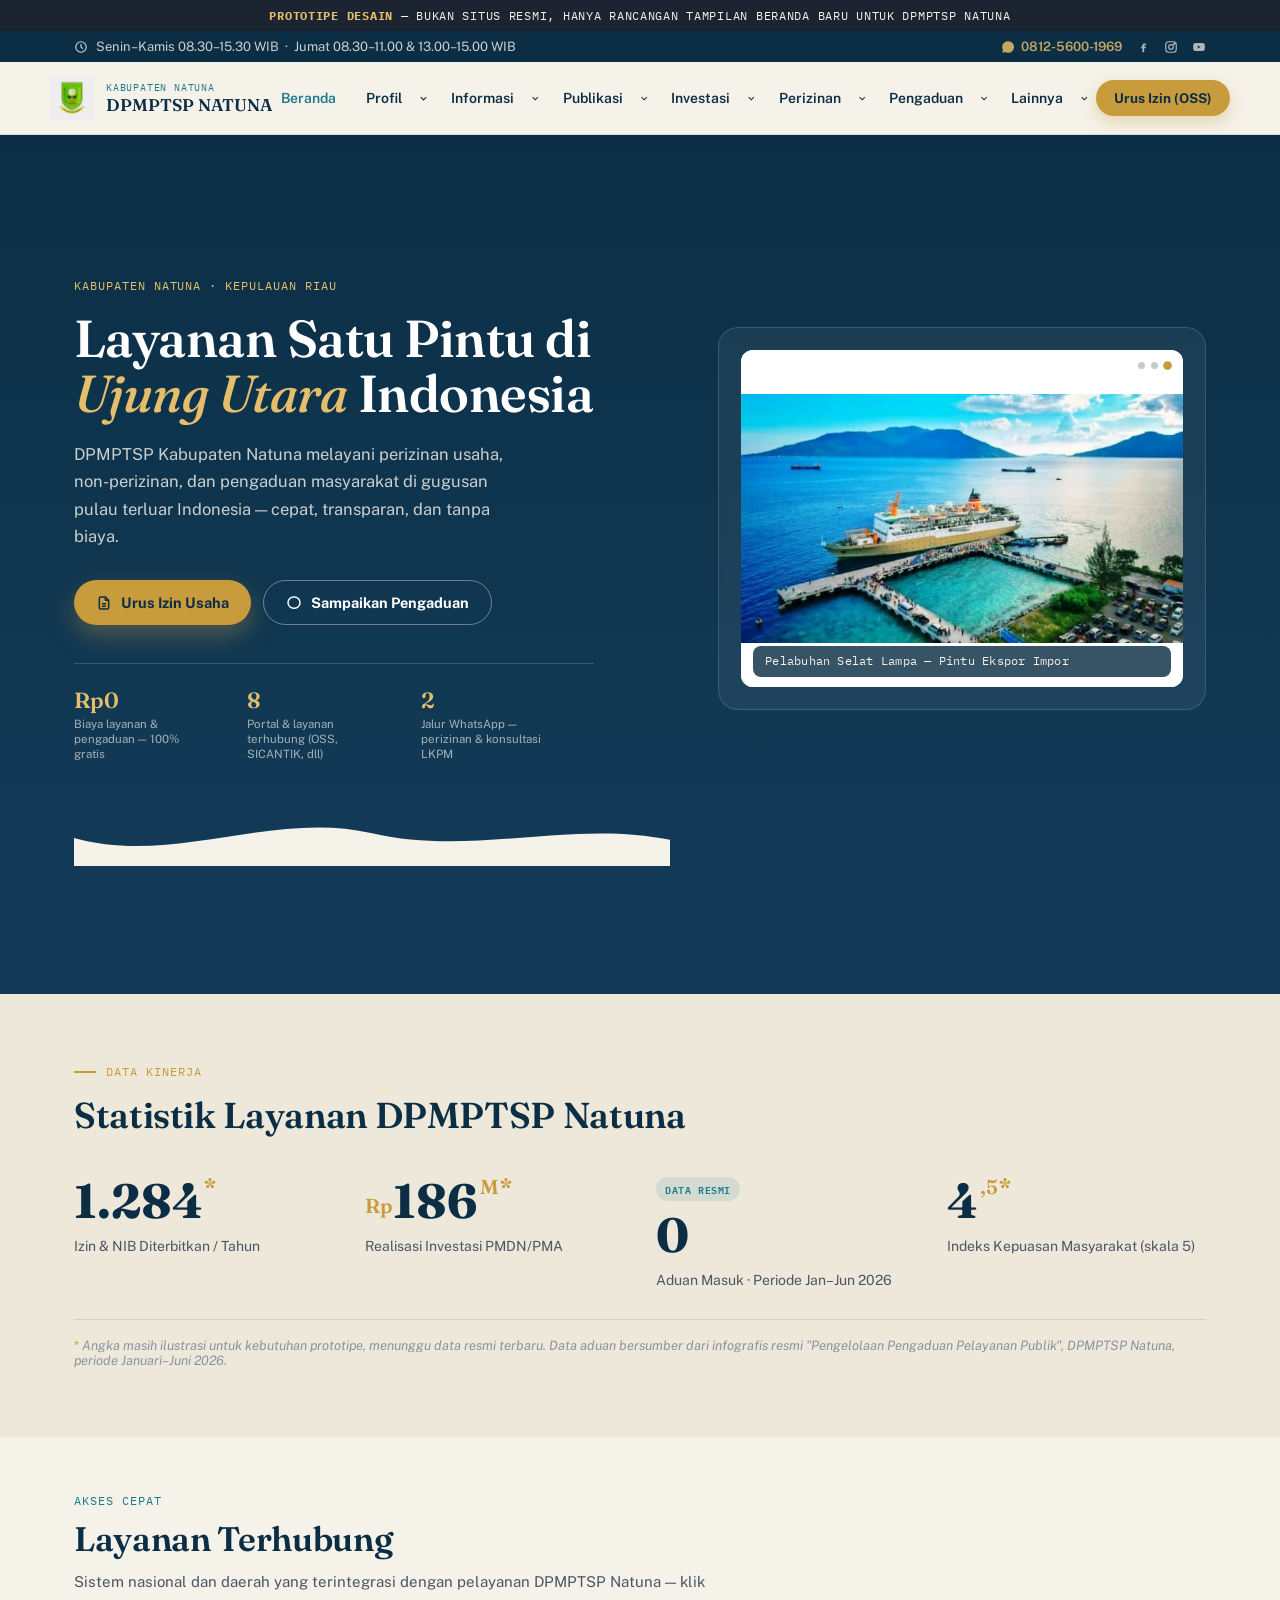
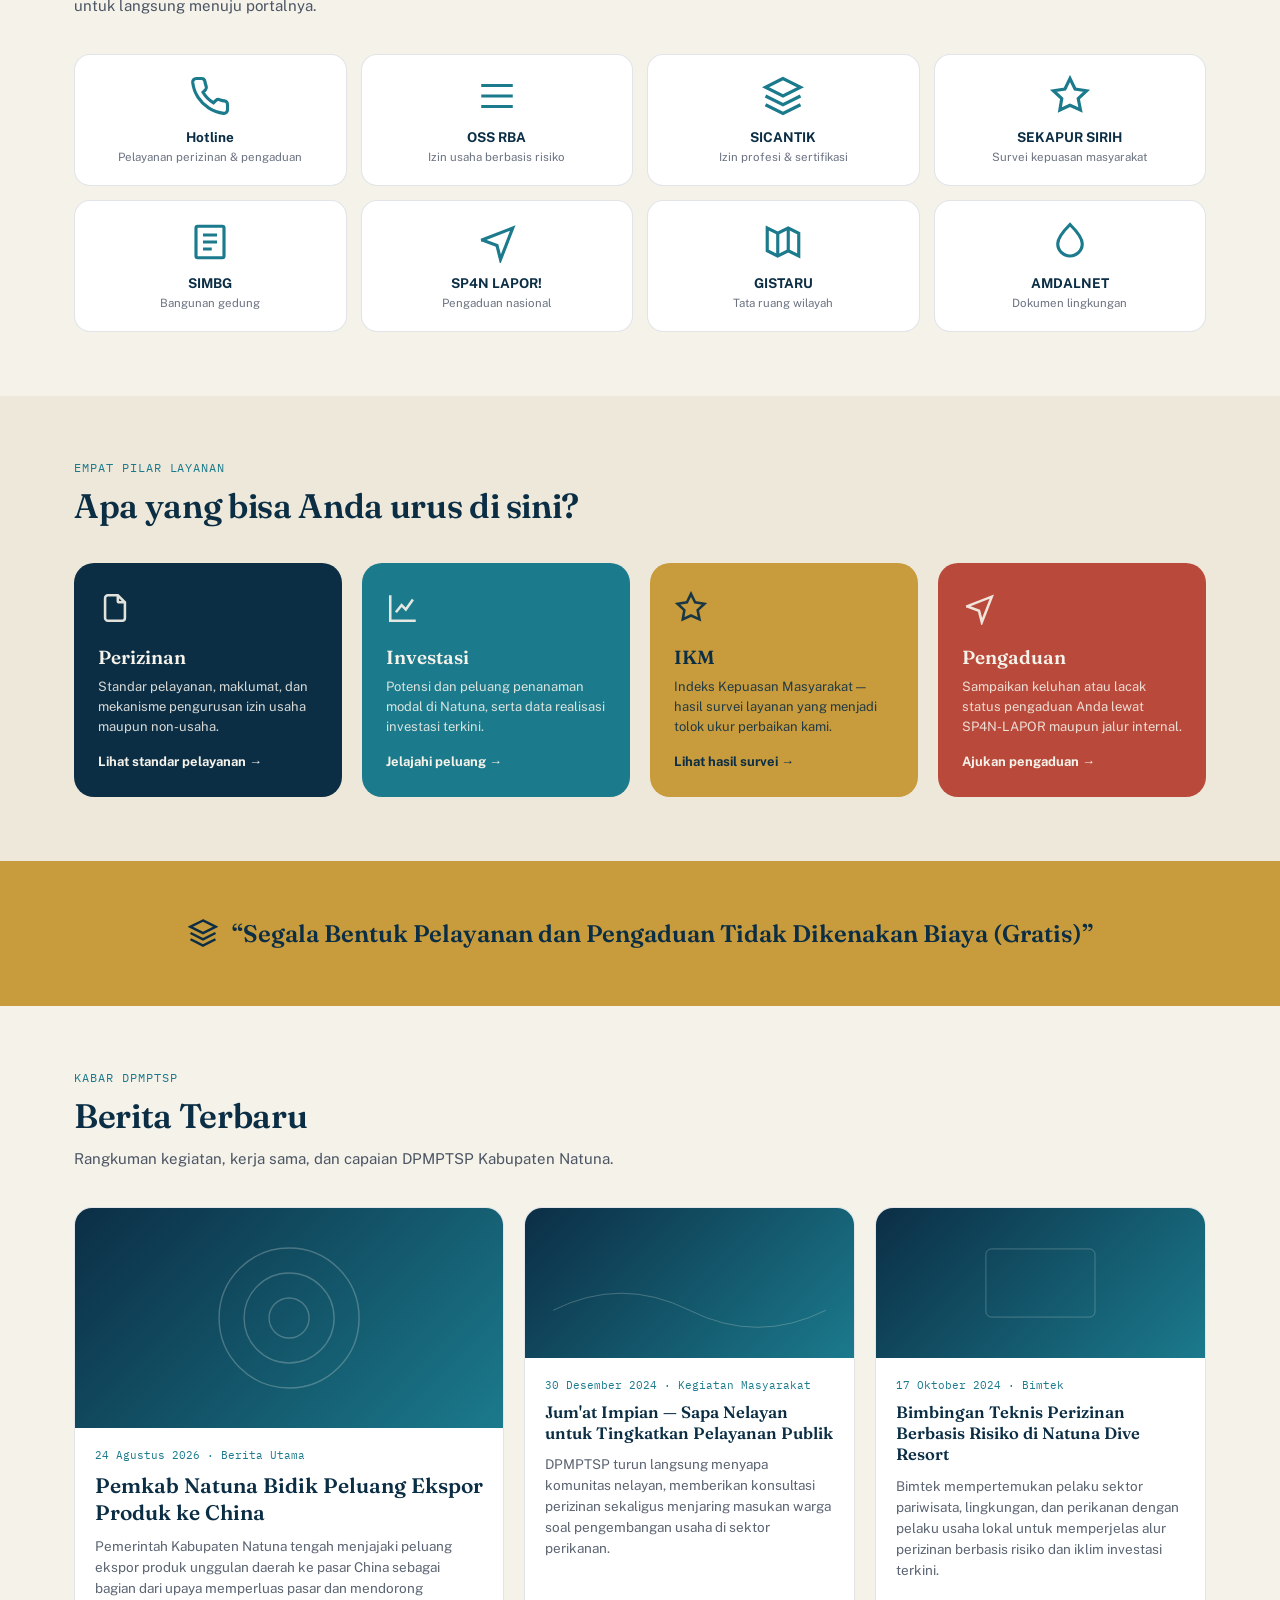
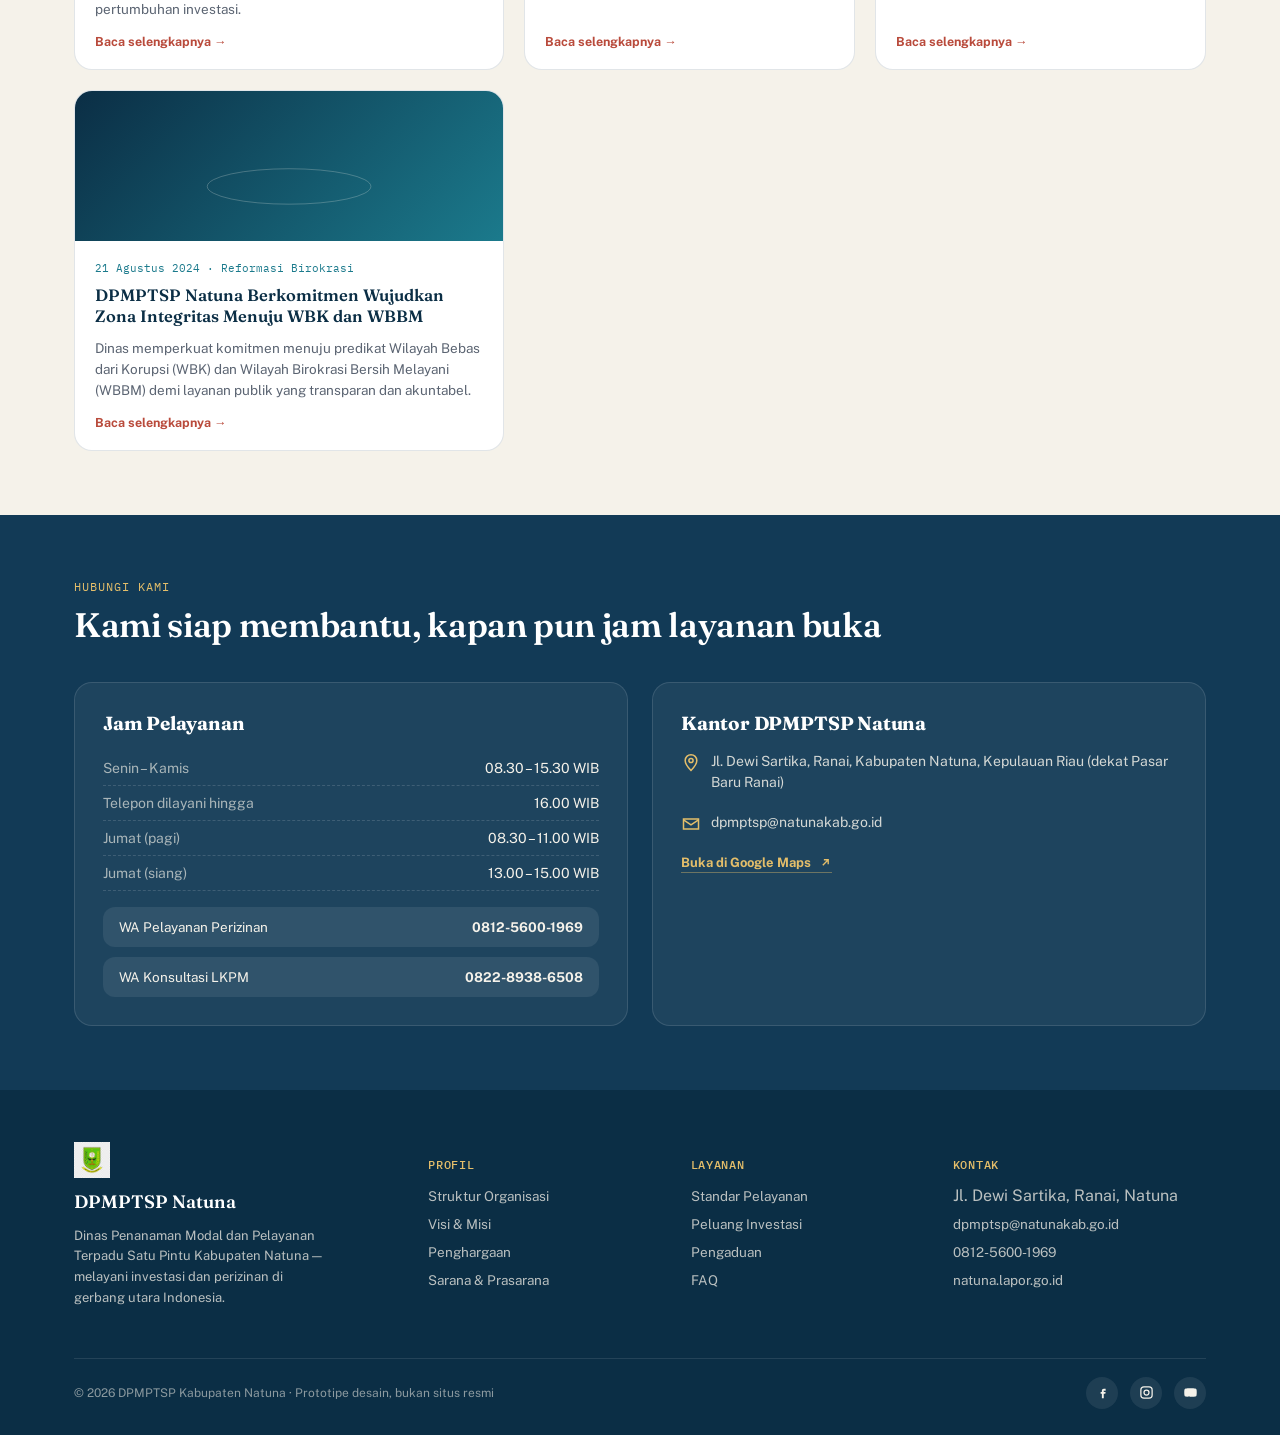
==== commit 01bff1f2: "Add dpmptsp prototype (as-is) to /dpmptsp Co-Authored-By: Claude Sonnet 5 <noreply@anthropic.com>" ====
--- a/index.html
+++ b/index.html
@@ -1,978 +1,957 @@
 <!DOCTYPE html>
-<html lang="id">
-<head>
+<html lang="id"><head>
 <meta charset="UTF-8">
 <meta name="viewport" content="width=device-width, initial-scale=1.0">
-<title>Mal Pelayanan Publik Kabupaten Natuna</title>
+<title>DPMPTSP Kabupaten Natuna — Prototipe Beranda</title>
 <link rel="preconnect" href="https://fonts.googleapis.com">
-<link rel="preconnect" href="https://fonts.gstatic.com" crossorigin>
-<link href="https://fonts.googleapis.com/css2?family=Space+Grotesk:wght@500;600;700&family=Inter:wght@400;500;600;700;800&display=swap" rel="stylesheet">
+<link rel="preconnect" href="https://fonts.gstatic.com" crossorigin="">
+<link href="https://fonts.googleapis.com/css2?family=Fraunces:opsz,wght@9..144,400;9..144,500;9..144,600;9..144,700&amp;family=Public+Sans:wght@400;500;600;700;800&amp;family=IBM+Plex+Mono:wght@500&amp;display=swap" rel="stylesheet">
 <style>
   :root{
-    --navy:#093399;
-    --navy-deep:#071F5C;
-    --navy-soft:#eef1fb;
-    --blue:#1a52d4;
-    --orange:#ff6600;
-    --rust:#c24f04;
-    --bg:#F5F7FB;
-    --surface:#FFFFFF;
-    --ink:#101828;
-    --ink-soft:#5A6482;
-    --line:#E2E7F1;
-    --radius:16px;
-    --shadow:0 14px 34px -14px rgba(9,51,153,.28);
-    --shadow-sm:0 6px 16px -8px rgba(9,51,153,.22);
-  }
-  *{box-sizing:border-box;margin:0;padding:0}
-  html{scroll-behavior:smooth}
+    --navy:#0B2E45;
+    --navy-2:#123A56;
+    --teal:#1B7A8C;
+    --sand:#F5F2EA;
+    --sand-2:#EDE8DA;
+    --gold:#C89B3C;
+    --gold-2:#E4BE6A;
+    --ink:#1B2430;
+    --coral:#B94A3B;
+    --white:#FFFFFF;
+    --line: rgba(11,46,69,0.12);
+    --shadow: 0 10px 30px rgba(11,46,69,0.10);
+  }
+  *{box-sizing:border-box;}
+  html{scroll-behavior:smooth;}
   body{
-    font-family:'Inter',sans-serif;
+    margin:0;
+    font-family:'Public Sans', sans-serif;
     color:var(--ink);
-    background:var(--bg);
-    line-height:1.6;
+    background:var(--sand);
     -webkit-font-smoothing:antialiased;
   }
-  img{max-width:100%;display:block}
-  a{color:inherit;text-decoration:none}
-  ul{list-style:none}
-  h1,h2,h3,h4{font-family:'Space Grotesk',sans-serif;letter-spacing:-.01em;color:var(--navy-deep)}
-  .container{max-width:1180px;margin:0 auto;padding:0 24px}
-  .eyebrow{
-    display:inline-flex;align-items:center;gap:8px;
-    font-family:'Space Grotesk',sans-serif;
-    font-weight:600;font-size:.78rem;letter-spacing:.14em;text-transform:uppercase;
-    color:var(--orange);
-  }
-  .eyebrow::before{content:"";width:22px;height:2px;background:var(--orange);display:inline-block}
-  section{padding:88px 0}
-  .section-head{max-width:640px;margin-bottom:48px}
-  .section-head.center{margin-left:auto;margin-right:auto;text-align:center}
-  .section-head h2{font-size:clamp(1.7rem,3vw,2.3rem);margin-top:10px;font-weight:700}
-  .section-head p{color:var(--ink-soft);margin-top:14px;font-size:1.02rem}
+  h1,h2,h3,.font-display{
+    font-family:'Fraunces', serif;
+    margin:0;
+    letter-spacing:-0.01em;
+  }
+  .mono{
+    font-family:'IBM Plex Mono', monospace;
+    letter-spacing:0.08em;
+    text-transform:uppercase;
+  }
+  a{color:inherit; text-decoration:none;}
+  img,svg{display:block; max-width:100%;}
+  .wrap{max-width:1180px; margin:0 auto; padding:0 24px;}
+  button{font-family:inherit;}
+
+  /* ===== Prototype notice ===== */
+  .proto-ribbon{
+    background:var(--ink);
+    color:var(--sand);
+    text-align:center;
+    font-family:'IBM Plex Mono', monospace;
+    font-size:12px;
+    letter-spacing:0.06em;
+    padding:8px 16px;
+    text-transform:uppercase;
+  }
+  .proto-ribbon strong{color:var(--gold-2);}
+
+  /* ===== Utility bar ===== */
+  .utility-bar{
+    background:var(--navy);
+    color:rgba(245,242,234,0.82);
+    font-size:13px;
+  }
+  .utility-bar .wrap{
+    display:flex; justify-content:space-between; align-items:center;
+    padding-top:8px; padding-bottom:8px; gap:16px; flex-wrap:wrap;
+  }
+  .utility-bar .hours{display:flex; align-items:center; gap:8px;}
+  .utility-bar .socials{display:flex; align-items:center; gap:14px;}
+  .utility-bar .socials a{opacity:0.85; transition:opacity .15s;}
+  .utility-bar .socials a:hover{opacity:1;}
+  .utility-bar .wa{
+    display:flex; align-items:center; gap:6px;
+    color:var(--gold-2); font-weight:600;
+  }
+
+  /* ===== Header / nav ===== */
+  header.site{
+    background:var(--sand);
+    position:sticky; top:0; z-index:50;
+    border-bottom:1px solid var(--line);
+  }
+  .nav-row{
+    display:flex; align-items:center; justify-content:space-between;
+    padding:14px 0;
+  }
+  .brand{display:flex; align-items:center; gap:12px;}
+  .brand-mark{width:44px; height:44px; flex:0 0 auto;}
+  .brand-text .eyebrow{
+    font-size:10px; color:var(--teal); margin-bottom:2px; display:block;
+  }
+  .brand-text .name{
+    font-family:'Fraunces', serif; font-weight:600; font-size:17px;
+    color:var(--navy); line-height:1.1;
+  }
+  nav.primary{display:flex; align-items:center; gap:2px;}
+  nav.primary > a, .nav-item{
+    padding:10px 14px; font-size:14px; font-weight:600; color:var(--navy);
+    border-radius:8px; position:relative; cursor:pointer;
+  }
+  nav.primary > a.active{color:var(--teal);}
+  nav.primary > a:hover, .nav-item:hover{background:var(--sand-2);}
+  .nav-cta{
+    background:var(--gold); color:var(--navy); font-weight:700;
+    padding:10px 18px; border-radius:999px; font-size:13.5px;
+    white-space:nowrap;
+    box-shadow:0 6px 16px rgba(200,155,60,0.35);
+  }
+  .nav-cta:hover{background:var(--gold-2);}
+  .menu-toggle{display:none; background:none; border:none; cursor:pointer; padding:6px;}
+  .menu-toggle span{display:block; width:24px; height:2px; background:var(--navy); margin:5px 0;}
+
+  /* ===== Nav dropdown submenus ===== */
+  .nav-item-wrap{position:relative; display:flex; align-items:center;}
+  .nav-item-wrap > .nav-item{margin:0;}
+  .nav-chev{
+    background:none; border:none; cursor:pointer; padding:6px; margin-left:-4px;
+    color:var(--navy); display:flex; align-items:center; border-radius:6px;
+  }
+  .nav-chev:hover{background:var(--sand-2);}
+  .nav-chev svg{width:13px; height:13px; transition:transform .18s ease;}
+  .nav-item-wrap.open > .nav-chev svg,
+  .nav-item-wrap:hover > .nav-chev svg{transform:rotate(180deg);}
+  .dropdown{
+    position:absolute; top:calc(100% + 10px); left:0; min-width:230px;
+    background:#fff; border:1px solid var(--line); border-radius:14px; box-shadow:var(--shadow);
+    padding:8px; display:flex; flex-direction:column; gap:1px;
+    opacity:0; visibility:hidden; transform:translateY(-6px);
+    transition:opacity .16s ease, transform .16s ease, visibility .16s ease;
+    z-index:60;
+  }
+  .dropdown.wide{min-width:460px; display:grid; grid-template-columns:1fr 1fr; gap:1px;}
+  .nav-item-wrap.open > .dropdown,
+  .nav-item-wrap:hover > .dropdown{opacity:1; visibility:visible; transform:translateY(0);}
+  .dropdown a{
+    padding:9px 12px; border-radius:8px; font-size:13.5px; font-weight:600;
+    color:var(--navy); white-space:nowrap;
+  }
+  .dropdown a:hover{background:var(--sand-2); color:var(--teal);}
+
+  /* ===== Hero ===== */
+  .hero{
+    position:relative;
+    background:linear-gradient(180deg, var(--navy) 0%, var(--navy-2) 78%, var(--navy-2) 100%);
+    overflow:hidden;
+    color:var(--sand);
+  }
+  .hero .wrap{
+    display:grid; grid-template-columns:1.1fr 0.9fr; gap:48px;
+    align-items:center;
+    padding-top:76px; padding-bottom:64px; position:relative; z-index:2;
+  }
+  .hero .eyebrow{color:var(--gold-2); font-size:12px; margin-bottom:18px; display:inline-block;}
+  .hero h1{
+    font-size:clamp(32px, 4.4vw, 52px);
+    line-height:1.06; font-weight:600; color:#fff;
+    margin-bottom:20px;
+  }
+  .hero h1 em{font-style:italic; color:var(--gold-2); font-weight:500;}
+  .hero p.lead{
+    font-size:16.5px; line-height:1.65; color:rgba(245,242,234,0.82);
+    max-width:46ch; margin-bottom:30px;
+  }
+  .hero-ctas{display:flex; gap:12px; flex-wrap:wrap; margin-bottom:38px;}
   .btn{
-    display:inline-flex;align-items:center;gap:8px;
-    font-family:'Space Grotesk',sans-serif;font-weight:600;font-size:.92rem;
-    padding:13px 26px;border-radius:999px;border:1.5px solid transparent;
-    cursor:pointer;transition:.2s ease;white-space:nowrap;
-  }
-  .btn-orange{background:var(--orange);color:#fff;box-shadow:0 10px 22px -8px rgba(255,102,0,.55)}
-  .btn-orange:hover{background:var(--rust);transform:translateY(-2px)}
-  .btn-outline{border-color:rgba(255,255,255,.55);color:#fff}
-  .btn-outline:hover{background:rgba(255,255,255,.12)}
-  .btn-navy{background:var(--navy);color:#fff}
-  .btn-navy:hover{background:var(--navy-deep);transform:translateY(-2px)}
-  .btn-ghost-navy{border-color:var(--navy);color:var(--navy)}
-  .btn-ghost-navy:hover{background:var(--navy);color:#fff}
-
-  /* TOPBAR */
-  .topbar{background:var(--navy-deep);color:#cfd8f7;font-size:.82rem}
-  .topbar .container{display:flex;justify-content:space-between;align-items:center;flex-wrap:wrap;gap:8px;padding-top:9px;padding-bottom:9px}
-  .topbar-left{display:flex;gap:22px;flex-wrap:wrap}
-  .topbar-left span{display:inline-flex;align-items:center;gap:7px}
-  .topbar-social{display:flex;gap:14px}
-  .topbar-social a{width:28px;height:28px;border-radius:50%;background:rgba(255,255,255,.1);display:flex;align-items:center;justify-content:center;transition:.2s}
-  .topbar-social a:hover{background:var(--orange)}
-  .topbar-social svg{width:14px;height:14px;fill:#fff}
-
-  /* HEADER */
-  header.site{position:sticky;top:0;z-index:60;background:#fff;box-shadow:0 2px 14px rgba(9,51,153,.08)}
-  .navwrap{display:flex;align-items:center;justify-content:space-between;padding:14px 24px;gap:20px}
-  .brand{display:flex;align-items:center;gap:12px}
-  .brand img{height:42px;width:auto}
-  .brand-text{line-height:1.15}
-  .brand-text b{display:block;font-family:'Space Grotesk',sans-serif;font-weight:700;font-size:1.02rem;color:var(--navy-deep)}
-  .brand-text span{display:block;font-size:.72rem;color:var(--ink-soft);letter-spacing:.04em}
-  nav.mainnav{display:flex;align-items:center;gap:26px}
-  nav.mainnav > a{font-weight:600;font-size:.92rem;color:var(--ink);position:relative;padding:6px 0}
-  nav.mainnav > a::after{content:"";position:absolute;left:0;bottom:0;width:0;height:2px;background:var(--orange);transition:.2s}
-  nav.mainnav > a:hover::after{width:100%}
-  .nav-drop{position:relative}
-  .nav-drop > button{
-    display:flex;align-items:center;gap:5px;font-family:'Inter',sans-serif;font-weight:600;font-size:.92rem;color:var(--ink);
-    background:none;border:none;cursor:pointer;padding:6px 0;position:relative;
-  }
-  .nav-drop > button::after{content:"";position:absolute;left:0;bottom:0;width:0;height:2px;background:var(--orange);transition:.2s}
-  .nav-drop:hover > button::after{width:100%}
-  .nav-drop .caret{font-size:.65rem;transition:.2s;margin-top:1px}
-  .nav-drop:hover .caret{transform:rotate(180deg)}
-  .nav-drop-menu{
-    position:absolute;top:100%;left:50%;transform:translateX(-50%) translateY(6px);min-width:220px;
-    background:#fff;border-radius:12px;box-shadow:0 18px 40px -14px rgba(9,51,153,.3);border:1px solid var(--line);
-    padding:8px;opacity:0;visibility:hidden;transition:.18s;z-index:80;
-  }
-  .nav-drop:hover .nav-drop-menu{opacity:1;visibility:visible;transform:translateX(-50%) translateY(2px)}
-  .nav-drop-menu a{display:block;padding:9px 12px;border-radius:8px;font-size:.85rem;font-weight:500;color:var(--ink)}
-  .nav-drop-menu a:hover{background:var(--navy-soft);color:var(--navy)}
-  .nav-actions{display:flex;align-items:center;gap:12px}
-  .hamburger{display:none;flex-direction:column;gap:5px;background:none;border:none;cursor:pointer;padding:6px}
-  .hamburger span{width:24px;height:2.5px;background:var(--navy-deep);border-radius:2px}
-
-  .subbar{background:var(--navy-soft);border-bottom:1px solid var(--line)}
-  .subbar .container{display:flex;justify-content:flex-end;gap:14px;padding-top:10px;padding-bottom:10px;flex-wrap:wrap}
-  .pill{display:inline-flex;align-items:center;gap:7px;font-size:.82rem;font-weight:600;padding:7px 16px;border-radius:999px}
-  .pill-orange{background:#fff0e5;color:var(--rust)}
-  .pill-navy{background:#fff;color:var(--navy);border:1px solid var(--line)}
-
-  /* HERO SLIDESHOW */
-  .hero-wrap{position:relative;background:var(--navy-deep)}
-  .hero-slideshow{position:relative;height:660px;overflow:hidden;color:#fff}
-  .hero-slide{
-    position:absolute;top:0;left:0;right:0;bottom:0;opacity:0;visibility:hidden;transition:opacity 1.1s ease;
-    background-size:cover;background-position:center;display:flex;align-items:flex-end;
-  }
-  .hero-slide.active{opacity:1;visibility:visible}
-  .hero-slide::before{
-    content:"";position:absolute;top:0;left:0;right:0;bottom:0;
-    background:linear-gradient(to top, rgba(4,16,48,.97) 0%, rgba(4,16,48,.86) 20%, rgba(4,16,48,.5) 45%, rgba(4,16,48,.14) 72%, rgba(4,16,48,.02) 100%);
-  }
-  .hero-slide-inner{position:relative;z-index:2;width:100%;padding:0 24px 60px}
-  .hero-slide-content{max-width:1180px;margin:0 auto}
-  .hero-slide .eyebrow{color:#ffd8b8}
-  .hero-slide h1{font-size:clamp(1.9rem,3.6vw,2.85rem);font-weight:700;color:#fff !important;margin:12px 0 14px;line-height:1.12;max-width:680px;text-shadow:0 2px 18px rgba(0,0,0,.35)}
-  .hero-slide .tagline{font-family:'Space Grotesk',sans-serif;font-weight:600;font-size:1.15rem;color:#ffd8b8;margin-bottom:28px;max-width:600px}
-  .hero-slide p.desc{color:#eef1fb;max-width:560px;margin-bottom:26px;font-size:.98rem;text-shadow:0 1px 10px rgba(0,0,0,.25)}
-  .hero-ctas{display:flex;gap:14px;flex-wrap:wrap}
-  .hero-date-badge{display:inline-block;background:var(--orange);color:#fff;font-family:'Space Grotesk',sans-serif;font-weight:700;font-size:.76rem;letter-spacing:.05em;padding:5px 14px;border-radius:999px;margin-bottom:14px}
-
-  .hero-dots{position:absolute;z-index:5;right:28px;bottom:120px;display:flex;flex-direction:column;gap:9px}
-  .hero-dots button{width:9px;height:9px;border-radius:50%;background:rgba(255,255,255,.4);border:none;cursor:pointer;padding:0;transition:.2s}
-  .hero-dots button.active{background:var(--orange);transform:scale(1.3)}
-  .hero-arrows{position:absolute;z-index:5;bottom:120px;left:0;right:0;display:flex;justify-content:space-between;pointer-events:none;padding:0 18px}
-  .hero-arrows button{pointer-events:all;width:38px;height:38px;border-radius:50%;background:rgba(255,255,255,.14);border:1px solid rgba(255,255,255,.35);color:#fff;cursor:pointer;font-size:1rem;backdrop-filter:blur(2px)}
-  .hero-arrows button:hover{background:rgba(255,255,255,.28)}
-
-  /* Hero side photo (slide-specific supporting image) */
-  .hero-media-wrap{position:absolute;top:0;left:0;right:0;bottom:0;z-index:3;pointer-events:none}
-  .hero-media-inner{max-width:1180px;margin:0 auto;padding:0 24px;height:100%;position:relative}
-  .hero-photo-frame{
-    position:absolute;right:24px;top:210px;pointer-events:auto;
-    background:#fff;padding:9px 9px 12px;border-radius:16px;
-    box-shadow:0 26px 55px -16px rgba(0,0,0,.55);
-    text-align:center;
-  }
-  .hero-photo-frame img{display:block;width:320px;height:200px;object-fit:cover;border-radius:9px}
-  .hero-photo-frame span{display:block;margin-top:8px;font-size:.68rem;font-weight:600;color:var(--ink-soft);max-width:320px}
-  @media (max-width:1120px){ .hero-photo-frame{display:none} }
-
-  /* Floating antrian bar overlapping hero bottom edge */
-  .antrian-float-wrap{position:relative;z-index:10;padding:0 24px;margin-top:-46px}
-  .antrian-float{
-    max-width:1180px;margin:0 auto;background:#fff;color:var(--ink);border-radius:18px;
-    box-shadow:0 24px 50px -20px rgba(5,20,58,.45);padding:20px 26px;
-    display:flex;align-items:flex-end;gap:18px;flex-wrap:wrap;
-  }
-  .antrian-float .antrian-title{flex:none;display:flex;flex-direction:column;gap:2px;padding-right:8px;border-right:1px solid var(--line);margin-right:4px}
-  .antrian-float .antrian-title b{font-family:'Space Grotesk',sans-serif;font-size:.98rem}
-  .antrian-float .antrian-title span{font-size:.72rem;color:var(--ink-soft)}
-  .antrian-field{flex:1;min-width:150px}
-  .antrian-field label{display:block;font-size:.7rem;font-weight:600;color:var(--ink-soft);margin-bottom:6px;text-transform:uppercase;letter-spacing:.05em}
-  .antrian-field select{
-    width:100%;padding:11px 14px;border-radius:10px;border:1.5px solid var(--line);background:var(--bg);
-    font-family:'Inter',sans-serif;font-size:.87rem;color:var(--ink);
-  }
-  .antrian-float .btn-navy{flex:none}
-  @media (max-width:900px){
-    .antrian-float{padding:18px}
-    .antrian-float .antrian-title{border-right:none;padding-right:0;width:100%;flex-direction:row;justify-content:space-between;align-items:center}
-    .antrian-float .btn-navy{width:100%;justify-content:center}
-  }
-
-  /* PROFIL */
-  .profil-grid{display:grid;grid-template-columns:.9fr 1.1fr;gap:56px;align-items:center}
-  .profil-photo{position:relative;border-radius:22px;overflow:hidden;box-shadow:var(--shadow)}
-  .profil-photo img{width:100%;height:100%;object-fit:cover;aspect-ratio:4/3.1}
-  .profil-badge{
-    position:absolute;bottom:-18px;right:-18px;background:var(--orange);color:#fff;
-    border-radius:16px;padding:16px 20px;box-shadow:var(--shadow);font-family:'Space Grotesk',sans-serif;
-  }
-  .profil-badge b{display:block;font-size:1.5rem}
-  .profil-badge span{font-size:.72rem;opacity:.9}
-  .profil-text p{color:var(--ink-soft);margin-bottom:22px}
-  .check-list{display:flex;flex-direction:column;gap:12px;margin-bottom:28px}
-  .check-list li{display:flex;align-items:flex-start;gap:10px;font-weight:600;font-size:.95rem}
-  .check-list .dot{flex:none;width:22px;height:22px;border-radius:50%;background:var(--navy-soft);color:var(--navy);display:flex;align-items:center;justify-content:center;font-size:.75rem;margin-top:1px}
-
-  /* STATS */
-  .stats-band{background:linear-gradient(135deg,var(--navy-deep),var(--navy));color:#fff}
-  .stats-grid{display:grid;grid-template-columns:repeat(4,1fr);gap:24px;text-align:center}
-  .stat-item b{font-family:'Space Grotesk',sans-serif;font-size:clamp(2.1rem,4vw,2.7rem);color:var(--orange);display:block}
-  .stat-item span{font-size:.86rem;color:#cfd8f7}
-  .stats-caption{text-align:center;margin-top:34px;font-size:.82rem;color:#a9b7e8}
-  .stats-caption b{color:#ffd8b8}
-  .stats-bars{max-width:640px;margin:38px auto 0;display:flex;flex-direction:column;gap:12px}
-  .bar-row{display:grid;grid-template-columns:130px 1fr 50px;align-items:center;gap:12px;font-size:.82rem;color:#dfe6fb}
-  .bar-track{height:9px;background:rgba(255,255,255,.15);border-radius:6px;overflow:hidden}
-  .bar-fill{height:100%;background:linear-gradient(90deg,var(--orange),#ffb26b);border-radius:6px}
-
-  /* MEKANISME */
-  .mek-grid{display:grid;grid-template-columns:repeat(5,1fr);gap:20px}
-  .mek-card{background:var(--surface);border:1px solid var(--line);border-radius:var(--radius);padding:26px 20px;position:relative;transition:.2s}
-  .mek-card:hover{transform:translateY(-6px);box-shadow:var(--shadow-sm)}
-  .mek-num{font-family:'Space Grotesk',sans-serif;font-weight:700;font-size:1.6rem;color:var(--navy-soft);-webkit-text-stroke:1.5px var(--navy);color:transparent;margin-bottom:14px}
-  .mek-card h4{font-size:.98rem;margin-bottom:8px}
-  .mek-card p{font-size:.83rem;color:var(--ink-soft)}
-
-  /* PORTAL GRID */
-  .portal-grid{display:grid;grid-template-columns:repeat(4,1fr);gap:18px}
-  .portal-card{
-    background:#fff;border:1px solid var(--line);border-radius:var(--radius);padding:22px 18px;text-align:center;
-    transition:.2s;
-  }
-  .portal-card:hover{border-color:var(--orange);transform:translateY(-5px);box-shadow:var(--shadow-sm)}
-  .portal-icon{width:56px;height:56px;border-radius:14px;margin:0 auto 14px;display:flex;align-items:center;justify-content:center;font-family:'Space Grotesk',sans-serif;font-weight:700;color:#fff;font-size:1.05rem;padding:9px}
-  .portal-icon img{width:100%;height:100%;object-fit:contain}
-  .portal-card h4{font-size:.9rem;margin-bottom:4px}
-  .portal-card span{font-size:.74rem;color:var(--ink-soft)}
-
-  /* INSTANSI */
-  .instansi-grid{display:grid;grid-template-columns:repeat(3,1fr);gap:18px}
-  .instansi-card{
-    display:flex;align-items:center;gap:14px;background:#fff;border:1px solid var(--line);
-    border-radius:var(--radius);padding:18px;transition:.2s;
-  }
-  .instansi-card:hover{border-color:var(--blue);box-shadow:var(--shadow-sm)}
-  .instansi-avatar{flex:none;width:46px;height:46px;border-radius:12px;background:var(--navy-soft);color:var(--navy);display:flex;align-items:center;justify-content:center;font-family:'Space Grotesk',sans-serif;font-weight:700}
-  .instansi-card h4{font-size:.87rem;line-height:1.35}
-  .instansi-card .role{font-size:.72rem;color:var(--orange);font-weight:700;text-transform:uppercase;letter-spacing:.04em}
-
-  /* BERITA */
-  .berita-grid{display:grid;grid-template-columns:repeat(3,1fr);gap:24px;margin-bottom:44px}
-  .berita-card{background:#fff;border:1px solid var(--line);border-radius:var(--radius);overflow:hidden;transition:.2s;display:flex;flex-direction:column}
-  .berita-card:hover{transform:translateY(-6px);box-shadow:var(--shadow)}
-  .berita-thumb{height:150px;overflow:hidden}
-  .berita-thumb img{width:100%;height:100%;object-fit:cover;display:block;transition:.3s}
-  .berita-card:hover .berita-thumb img{transform:scale(1.06)}
-  .berita-body{padding:22px}
-  .berita-date{font-size:.74rem;color:var(--orange);font-weight:700;text-transform:uppercase;letter-spacing:.04em;margin-bottom:8px}
-  .berita-body h4{font-size:.98rem;margin-bottom:10px;line-height:1.4}
-  .berita-body p{font-size:.85rem;color:var(--ink-soft);margin-bottom:14px}
-  .berita-body a.readmore{font-size:.82rem;font-weight:700;color:var(--navy)}
-
-  .video-wrap{border-radius:var(--radius);overflow:hidden;box-shadow:var(--shadow);position:relative;width:100%;height:0;padding-top:56.25%}
-  .video-wrap iframe{position:absolute;top:0;left:0;width:100%;height:100%;border:0}
-  .yt-facade{position:absolute;top:0;left:0;width:100%;height:100%;cursor:pointer;background:#000;border:0;padding:0;display:block;overflow:hidden}
-  .yt-facade .yt-thumb{position:absolute;top:0;left:0;right:0;bottom:0;width:100%;height:100%;object-fit:cover}
-  .yt-fallback-link{
-    position:absolute;bottom:12px;right:12px;z-index:4;
-    background:rgba(0,0,0,.55);color:#fff;font-size:.72rem;font-weight:600;
-    padding:6px 12px;border-radius:999px;backdrop-filter:blur(2px);
-  }
-  .yt-fallback-link:hover{background:rgba(0,0,0,.75)}
-  .yt-facade .yt-play{
-    position:absolute;top:50%;left:50%;transform:translate(-50%,-50%);
-    width:74px;height:74px;border-radius:50%;background:rgba(9,51,153,.82);
-    display:flex;align-items:center;justify-content:center;transition:.2s;
-    box-shadow:0 10px 30px -8px rgba(0,0,0,.6);
-  }
-  .yt-facade:hover .yt-play{background:var(--orange);transform:translate(-50%,-50%) scale(1.08)}
-  .yt-facade .yt-play svg{width:26px;height:26px;fill:#fff;margin-left:4px}
-  .video-block{display:grid;grid-template-columns:.85fr 1.15fr;gap:40px;align-items:center;background:#fff;border:1px solid var(--line);border-radius:24px;padding:36px}
-  .video-block h3{font-size:1.3rem;margin-bottom:12px}
-  .video-block p{color:var(--ink-soft);margin-bottom:18px;font-size:.92rem}
-
-  /* FASILITAS */
-  .fasilitas-grid{display:grid;grid-template-columns:repeat(3,1fr);gap:22px}
-  .fasilitas-card{border-radius:var(--radius);overflow:hidden;background:#fff;border:1px solid var(--line);transition:.2s}
-  .fasilitas-card:hover{transform:translateY(-6px);box-shadow:var(--shadow)}
-  .fasilitas-card.photo .fasilitas-media{height:190px;overflow:hidden}
-  .fasilitas-card.photo .fasilitas-media img{width:100%;height:100%;object-fit:cover}
-  .fasilitas-card.icon .fasilitas-media{height:190px;display:flex;align-items:center;justify-content:center;background:linear-gradient(135deg,var(--navy-soft),#fff)}
-  .fasilitas-card.icon .fasilitas-media .ico{width:64px;height:64px;border-radius:16px;background:var(--navy);color:#fff;display:flex;align-items:center;justify-content:center;font-size:1.6rem}
-  .fasilitas-card.icon .fasilitas-media{position:relative}
-  .foto-pending{position:absolute;top:12px;right:12px;background:#fff;border:1px dashed var(--ink-soft);color:var(--ink-soft);font-size:.66rem;font-weight:600;padding:4px 10px;border-radius:999px}
-  .fasilitas-info{padding:20px}
-  .fasilitas-info h4{font-size:.96rem;margin-bottom:8px}
-  .fasilitas-info p{font-size:.83rem;color:var(--ink-soft)}
-
-  /* TESTIMONIAL */
-  .testi-grid{display:grid;grid-template-columns:repeat(3,1fr);gap:24px}
-  .testi-card{background:#fff;border:1px solid var(--line);border-radius:var(--radius);padding:26px}
-  .testi-quote{font-size:.95rem;color:var(--ink);margin-bottom:18px;font-style:italic}
-  .testi-person{display:flex;align-items:center;gap:12px}
-  .testi-avatar{width:42px;height:42px;border-radius:50%;background:var(--orange);color:#fff;display:flex;align-items:center;justify-content:center;font-family:'Space Grotesk',sans-serif;font-weight:700}
-  .testi-person b{display:block;font-size:.88rem}
-  .testi-person span{font-size:.76rem;color:var(--ink-soft)}
-  .testi-disclaimer{text-align:center;font-size:.78rem;color:var(--ink-soft);margin-top:26px;font-style:italic}
-
-  /* JAM & KONTAK */
-  .jam-grid{display:grid;grid-template-columns:1fr 1fr;gap:40px;background:#fff;border:1px solid var(--line);border-radius:24px;padding:40px}
-  .jam-table{width:100%;border-collapse:collapse}
-  .jam-table td{padding:10px 0;border-bottom:1px solid var(--line);font-size:.92rem}
-  .jam-table td:last-child{text-align:right;font-weight:700;color:var(--navy)}
-  .jam-note{font-size:.78rem;color:var(--ink-soft);margin-top:14px}
-  .kontak-list{display:flex;flex-direction:column;gap:16px}
-  .kontak-item{display:flex;gap:14px;align-items:flex-start}
-  .kontak-ico{flex:none;width:40px;height:40px;border-radius:10px;background:var(--navy-soft);color:var(--navy);display:flex;align-items:center;justify-content:center}
-  .kontak-item b{display:block;font-size:.88rem;margin-bottom:2px}
-  .kontak-item span,.kontak-item a{font-size:.86rem;color:var(--ink-soft)}
-
-  /* FOOTER */
-  footer{background:var(--navy-deep);color:#c7d1f2;padding-top:70px}
-  .footer-grid{display:grid;grid-template-columns:1.3fr 1fr 1fr 1.2fr;gap:40px;padding-bottom:50px;border-bottom:1px solid rgba(255,255,255,.12)}
-  .footer-brand img{height:40px;margin-bottom:14px}
-  .footer-brand p{font-size:.86rem;color:#a9b7e8;line-height:1.7;margin-bottom:18px}
-  .footer-social{display:flex;gap:10px}
-  .footer-social a{width:34px;height:34px;border-radius:50%;background:rgba(255,255,255,.08);display:flex;align-items:center;justify-content:center}
-  .footer-social a:hover{background:var(--orange)}
-  .footer-social svg{width:15px;height:15px;fill:#fff}
-  footer h5{font-family:'Space Grotesk',sans-serif;color:#fff;font-size:.92rem;margin-bottom:18px}
-  footer ul li{margin-bottom:11px;font-size:.87rem}
-  footer ul a:hover{color:#fff}
-  .footer-map{border-radius:12px;overflow:hidden;height:150px}
-  .footer-map iframe{width:100%;height:100%;border:0;filter:grayscale(.2)}
-  .footer-bottom{display:flex;justify-content:space-between;align-items:center;padding:24px 0;font-size:.8rem;color:#8a97c4;flex-wrap:wrap;gap:10px}
-
-  /* LOGIN MODAL */
-  .modal-overlay{position:fixed;inset:0;background:rgba(7,15,40,.6);backdrop-filter:blur(3px);display:none;align-items:center;justify-content:center;z-index:200;padding:20px}
-  .modal-overlay.active{display:flex}
-  .modal-card{background:#fff;border-radius:20px;padding:34px;width:100%;max-width:380px;position:relative;box-shadow:var(--shadow)}
-  .modal-close{position:absolute;top:16px;right:16px;background:var(--bg);border:none;width:32px;height:32px;border-radius:50%;cursor:pointer;font-size:1rem;color:var(--ink-soft)}
-  .modal-card img{height:36px;margin-bottom:16px}
-  .modal-card h3{font-size:1.15rem;margin-bottom:6px}
-  .modal-card .sub{font-size:.82rem;color:var(--ink-soft);margin-bottom:22px}
-  .modal-field{margin-bottom:14px}
-  .modal-field label{display:block;font-size:.78rem;font-weight:600;margin-bottom:6px}
-  .modal-field input{width:100%;padding:11px 14px;border-radius:10px;border:1.5px solid var(--line);font-family:'Inter',sans-serif;font-size:.9rem}
-  .modal-note{font-size:.74rem;color:var(--ink-soft);margin-top:14px;text-align:center}
-
-  /* MOBILE MENU */
-  .mobile-menu{position:fixed;top:0;right:-320px;width:290px;height:100%;background:#fff;z-index:150;box-shadow:-10px 0 30px rgba(0,0,0,.15);transition:.3s;padding:26px;overflow-y:auto}
-  .mobile-menu.active{right:0}
-  .mobile-menu a{display:block;padding:13px 0;border-bottom:1px solid var(--line);font-weight:600}
-  .mobile-menu-close{background:none;border:none;font-size:1.3rem;float:right;cursor:pointer}
-
+    display:inline-flex; align-items:center; gap:9px;
+    padding:13px 22px; border-radius:999px; font-weight:700; font-size:14.5px;
+    transition:transform .15s ease, box-shadow .15s ease;
+  }
+  .btn:hover{transform:translateY(-2px);}
+  .btn-primary{background:var(--gold); color:var(--navy); box-shadow:0 10px 24px rgba(200,155,60,0.35);}
+  .btn-primary:hover{background:var(--gold-2);}
+  .btn-ghost{
+    background:transparent; color:#fff; border:1.5px solid rgba(245,242,234,0.4);
+  }
+  .btn-ghost:hover{border-color:#fff; background:rgba(255,255,255,0.06);}
+
+  .hero-stats{display:flex; gap:0; border-top:1px solid rgba(245,242,234,0.18); padding-top:22px; max-width:520px;}
+  .hero-stats div{flex:1; padding-right:18px;}
+  .hero-stats .num{font-family:'Fraunces', serif; font-size:22px; color:var(--gold-2); font-weight:600;}
+  .hero-stats .label{font-size:11.5px; color:rgba(245,242,234,0.65); margin-top:3px; line-height:1.3;}
+
+  .hero-art{position:relative;}
+  .hero-art .card{
+    background:rgba(255,255,255,0.06);
+    border:1px solid rgba(255,255,255,0.14);
+    border-radius:20px;
+    padding:22px;
+    backdrop-filter:blur(2px);
+  }
+  .hero-art svg{width:100%; height:auto;}
+  .hero-art .caption{
+    margin-top:14px; font-size:12px; color:rgba(245,242,234,0.6);
+    font-family:'IBM Plex Mono', monospace; letter-spacing:0.04em;
+    display:flex; justify-content:space-between;
+  }
+
+  /* Slideshow */
+  .slideshow{
+    position:relative; width:100%; aspect-ratio:420/320;
+    background:#fff; border-radius:12px; overflow:hidden;
+  }
+  .slide{
+    position:absolute; inset:0; opacity:0; transition:opacity 0.9s ease;
+    display:flex; align-items:center; justify-content:center;
+  }
+  .slide.active{opacity:1; z-index:1;}
+  .slide img{
+    width:100%; height:100%; object-fit:contain; display:block; background:#fff;
+  }
+  .slide-label{
+    position:absolute; left:12px; right:12px; bottom:10px;
+    background:rgba(11,46,69,0.82); color:var(--sand);
+    font-size:11.5px; padding:8px 12px; border-radius:8px;
+    font-family:'IBM Plex Mono', monospace; letter-spacing:0.02em;
+    line-height:1.3;
+  }
+  .slide-dots{
+    position:absolute; top:12px; right:12px; z-index:2;
+    display:flex; gap:6px;
+  }
+  .dot{
+    width:7px; height:7px; border-radius:50%; background:rgba(11,46,69,0.25);
+    cursor:pointer; transition:background .2s, transform .2s;
+  }
+  .dot.active{background:var(--gold); transform:scale(1.25);}
+  @media (prefers-reduced-motion: reduce){
+    .slide{transition:none;}
+  }
+
+  /* wave divider */
+  .wave-divider{display:block; width:100%; line-height:0; position:relative; z-index:1;}
+  .wave-divider svg{width:100%; height:56px; display:block;}
+  .wave-path{animation:driftWave 14s ease-in-out infinite;}
+  @keyframes driftWave{
+    0%,100%{transform:translateX(0);}
+    50%{transform:translateX(-2%);}
+  }
+  @media (prefers-reduced-motion: reduce){
+    .wave-path{animation:none;}
+  }
+
+  /* ===== Sections generic ===== */
+  section{padding:64px 0;}
+  .section-head{max-width:640px; margin-bottom:36px;}
+  .section-head .eyebrow{color:var(--teal); font-size:12px; margin-bottom:10px; display:block;}
+  .section-head h2{font-size:clamp(24px,3vw,34px); font-weight:600; color:var(--navy);}
+  .section-head p{color:#4B5563; margin-top:10px; font-size:15px; line-height:1.6;}
+
+  /* ===== Data Kinerja ===== */
+  .kinerja-section{padding:64px 0 56px; background:var(--sand-2);}
+  .kinerja-head{margin-bottom:40px;}
+  .eyebrow-dash{position:relative; display:inline-flex; align-items:center; gap:10px; color:var(--gold); font-size:12px; margin-bottom:14px;}
+  .eyebrow-dash::before{content:""; width:22px; height:2px; background:var(--gold); flex:0 0 auto;}
+  .kinerja-head h2{font-size:clamp(26px,3.2vw,36px); font-weight:600; color:var(--navy);}
+  .kinerja-grid{display:grid; grid-template-columns:repeat(4,1fr); gap:32px; padding-bottom:28px; border-bottom:1px solid var(--line);}
+  .kinerja-item .kinerja-num{font-family:'Fraunces', serif; font-weight:700; font-size:clamp(32px,4vw,48px); color:var(--navy); line-height:1; white-space:nowrap;}
+  .kinerja-item .kinerja-num .unit{font-size:0.42em; color:var(--gold); font-weight:600; vertical-align:middle;}
+  .kinerja-item .kinerja-num .unit.sup{vertical-align:top; margin-left:2px;}
+  .kinerja-item .kinerja-label{margin-top:12px; font-size:14px; color:#4B5563; line-height:1.4;}
+  .kinerja-note{margin-top:18px; font-size:13px; color:#8A93A0; font-style:italic;}
+  .kinerja-note .ast{font-style:normal; color:var(--gold);}
+  .kinerja-item{position:relative;}
+  .kinerja-item .ast{font-size:0.4em; color:var(--gold); vertical-align:top; margin-left:1px;}
+  .kinerja-tag{display:inline-block; background:rgba(27,122,140,0.12); color:var(--teal); font-family:'IBM Plex Mono', monospace; font-size:10px; font-weight:600; letter-spacing:0.06em; text-transform:uppercase; padding:3px 9px; border-radius:20px; margin-bottom:10px;}
+  @media (max-width:820px){ .kinerja-grid{grid-template-columns:repeat(2,1fr); row-gap:32px;} }
+  @media (max-width:480px){ .kinerja-grid{grid-template-columns:1fr;} }
+
+  /* Quick access grid */
+  .quick-grid{
+    display:grid; grid-template-columns:repeat(4,1fr); gap:14px;
+  }
+  .quick-card{
+    background:#fff; border:1px solid var(--line); border-radius:16px;
+    padding:20px 16px; text-align:center; transition:transform .15s, box-shadow .15s, border-color .15s;
+  }
+  .quick-card:hover{transform:translateY(-4px); box-shadow:var(--shadow); border-color:transparent;}
+  .quick-card .ic{
+    width:42px; height:42px; margin:0 auto 12px; color:var(--teal);
+  }
+  .quick-card .t{font-weight:700; font-size:13.5px; color:var(--navy);}
+  .quick-card .d{font-size:11.5px; color:#6B7280; margin-top:4px; line-height:1.4;}
+
+  /* Main service cards */
+  .service-grid{display:grid; grid-template-columns:repeat(4,1fr); gap:20px;}
+  .service-card{
+    background:var(--navy); color:var(--sand); border-radius:20px; padding:28px 24px;
+    position:relative; overflow:hidden; min-height:200px;
+    display:flex; flex-direction:column; justify-content:space-between;
+    transition:transform .18s ease;
+  }
+  .service-card:nth-child(2){background:var(--teal);}
+  .service-card:nth-child(3){background:var(--gold); color:var(--navy);}
+  .service-card:nth-child(4){background:var(--coral);}
+  .service-card:hover{transform:translateY(-5px);}
+  .service-card .ic{width:34px; height:34px; margin-bottom:20px; opacity:0.92;}
+  .service-card .t{font-family:'Fraunces', serif; font-weight:600; font-size:19px; margin-bottom:8px;}
+  .service-card .d{font-size:13px; line-height:1.55; opacity:0.88;}
+  .service-card .arrow{margin-top:16px; font-size:13px; font-weight:700; display:inline-flex; align-items:center; gap:6px;}
+
+  /* Motto banner */
+  .motto-banner{
+    background:var(--gold); color:var(--navy);
+    padding:34px 0; text-align:center;
+  }
+  .motto-banner .wrap{display:flex; align-items:center; justify-content:center; gap:14px; flex-wrap:wrap;}
+  .motto-banner .ic{width:30px; height:30px;}
+  .motto-banner p{font-family:'Fraunces', serif; font-size:clamp(17px,2.4vw,24px); font-weight:600;}
+
+  /* News */
+  .news-grid{display:grid; grid-template-columns:1.3fr 1fr 1fr; gap:20px;}
+  .news-card{
+    background:#fff; border:1px solid var(--line); border-radius:18px; overflow:hidden;
+    display:flex; flex-direction:column; transition:box-shadow .15s, transform .15s;
+  }
+  .news-card:hover{box-shadow:var(--shadow); transform:translateY(-3px);}
+  .news-card .thumb{
+    height:150px; background:linear-gradient(135deg, var(--navy), var(--teal));
+    position:relative;
+  }
+  .news-card .thumb svg{position:absolute; inset:0; width:100%; height:100%; opacity:0.5;}
+  .news-card.feature .thumb{height:220px;}
+  .news-card .body{padding:20px; flex:1; display:flex; flex-direction:column;}
+  .news-card .date{font-family:'IBM Plex Mono', monospace; font-size:11px; color:var(--teal); margin-bottom:10px;}
+  .news-card .t{font-family:'Fraunces', serif; font-weight:600; font-size:16.5px; color:var(--navy); line-height:1.3; margin-bottom:10px;}
+  .news-card.feature .t{font-size:21px;}
+  .news-card .d{font-size:13.5px; color:#5B6472; line-height:1.55; flex:1;}
+  .news-card .more{margin-top:14px; font-size:12.5px; font-weight:700; color:var(--coral);}
+
+  /* Contact */
+  .contact-section{background:var(--navy-2); color:var(--sand);}
+  .contact-grid{display:grid; grid-template-columns:1fr 1fr; gap:24px;}
+  .contact-card{
+    background:rgba(255,255,255,0.05); border:1px solid rgba(255,255,255,0.12);
+    border-radius:18px; padding:28px;
+  }
+  .contact-card h3{font-family:'Fraunces', serif; font-size:19px; margin-bottom:16px; color:#fff;}
+  .hours-row{display:flex; justify-content:space-between; font-size:14px; padding:9px 0; border-bottom:1px dashed rgba(255,255,255,0.14);}
+  .hours-row:last-child{border-bottom:none;}
+  .hours-row span:first-child{color:rgba(245,242,234,0.65);}
+  .wa-buttons{display:flex; flex-direction:column; gap:10px; margin-top:16px;}
+  .wa-btn{
+    display:flex; align-items:center; justify-content:space-between;
+    background:rgba(255,255,255,0.08); padding:12px 16px; border-radius:12px; font-size:13.5px;
+    transition:background .15s;
+  }
+  .wa-btn:hover{background:rgba(255,255,255,0.15);}
+  .addr-line{display:flex; gap:10px; font-size:14px; line-height:1.55; margin-bottom:18px; color:rgba(245,242,234,0.85);}
+  .addr-line svg{flex:0 0 auto; width:20px; height:20px; color:var(--gold-2); margin-top:2px;}
+  .map-link{
+    display:inline-flex; align-items:center; gap:8px; font-size:13px; font-weight:700;
+    color:var(--gold-2); border-bottom:1px solid rgba(228,190,106,0.4); padding-bottom:2px;
+  }
+
+  /* Footer */
+  footer{background:var(--navy); color:rgba(245,242,234,0.75); padding-top:52px;}
+  .footer-grid{display:grid; grid-template-columns:1.4fr 1fr 1fr 1.1fr; gap:32px; padding-bottom:36px;}
+  .footer-brand .name{font-family:'Fraunces', serif; color:#fff; font-size:18px; font-weight:600; margin:12px 0 10px;}
+  .footer-brand p{font-size:13px; line-height:1.6; max-width:32ch;}
+  footer h4{font-size:12px; text-transform:uppercase; letter-spacing:0.06em; color:var(--gold-2); margin-bottom:14px; font-family:'IBM Plex Mono', monospace; font-weight:500;}
+  footer ul{list-style:none; margin:0; padding:0; display:flex; flex-direction:column; gap:9px;}
+  footer ul a{font-size:13.5px; color:rgba(245,242,234,0.75);}
+  footer ul a:hover{color:#fff;}
+  .footer-bottom{
+    border-top:1px solid rgba(255,255,255,0.1); padding:18px 0 26px;
+    display:flex; justify-content:space-between; align-items:center; flex-wrap:wrap; gap:10px;
+    font-size:12px; color:rgba(245,242,234,0.55);
+  }
+  .footer-socials{display:flex; gap:12px;}
+  .footer-socials a{width:32px; height:32px; border-radius:50%; background:rgba(255,255,255,0.08); display:flex; align-items:center; justify-content:center;}
+  .footer-socials svg{width:15px; height:15px;}
+
+  /* Responsive */
   @media (max-width:980px){
-    .hero-grid{grid-template-columns:1fr}
-    .profil-grid{grid-template-columns:1fr}
-    .profil-photo{max-width:420px}
-    .stats-grid{grid-template-columns:repeat(2,1fr);gap:34px}
-    .mek-grid{grid-template-columns:repeat(2,1fr)}
-    .portal-grid{grid-template-columns:repeat(3,1fr)}
-    .instansi-grid{grid-template-columns:repeat(2,1fr)}
-    .berita-grid{grid-template-columns:repeat(2,1fr)}
-    .fasilitas-grid{grid-template-columns:repeat(2,1fr)}
-    .testi-grid{grid-template-columns:repeat(2,1fr)}
-    .jam-grid{grid-template-columns:1fr;gap:30px}
-    .footer-grid{grid-template-columns:1fr 1fr;gap:34px}
-    .video-block{grid-template-columns:1fr}
-    nav.mainnav{display:none}
-    .hamburger{display:flex}
-  }
-  @media (max-width:640px){
-    section{padding:60px 0}
-    .stats-grid{grid-template-columns:repeat(2,1fr)}
-    .mek-grid{grid-template-columns:1fr}
-    .portal-grid{grid-template-columns:repeat(2,1fr)}
-    .instansi-grid{grid-template-columns:1fr}
-    .berita-grid{grid-template-columns:1fr}
-    .fasilitas-grid{grid-template-columns:1fr}
-    .testi-grid{grid-template-columns:1fr}
-    .footer-grid{grid-template-columns:1fr}
-    .bar-row{grid-template-columns:90px 1fr 40px}
-    .topbar .container{justify-content:center;text-align:center}
-    .subbar .container{justify-content:center}
+    .hero .wrap{grid-template-columns:1fr; padding-top:32px;}
+    .hero-art{order:-1;}
+    .quick-grid{grid-template-columns:repeat(4,1fr);}
+    .service-grid{grid-template-columns:repeat(2,1fr);}
+    .news-grid{grid-template-columns:1fr 1fr;}
+    .news-card.feature{grid-column:1 / -1;}
+    .contact-grid{grid-template-columns:1fr;}
+    .footer-grid{grid-template-columns:1fr 1fr;}
+  }
+  @media (max-width:720px){
+    nav.primary{
+      position:fixed; top:96px; left:0; right:0; bottom:0;
+      background:var(--sand); flex-direction:column; align-items:stretch;
+      padding:16px; gap:4px; transform:translateY(-110%); transition:transform .25s ease;
+      overflow-y:auto;
+    }
+    nav.primary.open{transform:translateY(0);}
+    nav.primary > a{padding:14px 16px; border-bottom:1px solid var(--line); border-radius:0;}
+    .nav-item-wrap{flex-wrap:wrap; border-bottom:1px solid var(--line);}
+    .nav-item-wrap > .nav-item{padding:14px 16px; flex:1; border-bottom:none;}
+    .nav-chev{margin-right:6px;}
+    .dropdown, .dropdown.wide{
+      position:static; grid-template-columns:1fr; opacity:1; visibility:visible; transform:none;
+      box-shadow:none; border:none; background:transparent; width:100%;
+      padding:0 0 6px 18px; gap:0;
+      max-height:0; overflow:hidden; transition:max-height .25s ease;
+    }
+    .nav-item-wrap.open > .dropdown{max-height:900px;}
+    .dropdown a{padding:10px 12px; font-weight:500; font-size:13px; color:#5B6472;}
+    .menu-toggle{display:block;}
+    .nav-cta{display:none;}
+    .quick-grid{grid-template-columns:repeat(2,1fr);}
+    .service-grid{grid-template-columns:1fr;}
+    .news-grid{grid-template-columns:1fr;}
+    .footer-grid{grid-template-columns:1fr;}
+    .utility-bar .wrap{font-size:12px;}
   }
 </style>
 </head>
 <body>
 
-<!-- TOPBAR -->
-<div class="topbar">
-  <div class="container">
-    <div class="topbar-left">
-      <span>📍 Jalan D.K.W.M. Benteng No. 63, Ranai</span>
-      <span>✉️ mpp@natunakab.go.id</span>
-    </div>
-    <div class="topbar-social">
-      <a href="https://www.facebook.com/malpelayananpubliknatuna" target="_blank" rel="noopener" aria-label="Facebook">
-        <svg viewBox="0 0 24 24"><path d="M22 12a10 10 0 1 0-11.6 9.9v-7H7.9V12h2.5V9.8c0-2.5 1.5-3.9 3.8-3.9 1.1 0 2.2.2 2.2.2v2.4h-1.2c-1.2 0-1.6.8-1.6 1.6V12h2.8l-.4 2.9h-2.4v7A10 10 0 0 0 22 12z"/></svg>
-      </a>
-      <a href="https://www.instagram.com/malpelayananpubliknatuna" target="_blank" rel="noopener" aria-label="Instagram">
-        <svg viewBox="0 0 24 24"><path d="M12 2.2c3.2 0 3.6 0 4.9.1 1.2.1 2 .3 2.4.5.6.2 1 .5 1.5.9.4.4.7.9.9 1.5.2.4.4 1.2.5 2.4.1 1.3.1 1.7.1 4.9s0 3.6-.1 4.9c-.1 1.2-.3 2-.5 2.4-.2.6-.5 1-.9 1.5-.4.4-.9.7-1.5.9-.4.2-1.2.4-2.4.5-1.3.1-1.7.1-4.9.1s-3.6 0-4.9-.1c-1.2-.1-2-.3-2.4-.5-.6-.2-1-.5-1.5-.9-.4-.4-.7-.9-.9-1.5-.2-.4-.4-1.2-.5-2.4-.1-1.3-.1-1.7-.1-4.9s0-3.6.1-4.9c.1-1.2.3-2 .5-2.4.2-.6.5-1 .9-1.5.4-.4.9-.7 1.5-.9.4-.2 1.2-.4 2.4-.5 1.3-.1 1.7-.1 4.9-.1M12 0C8.7 0 8.3 0 7 .1c-1.3.1-2.2.3-3 .6-.8.3-1.5.7-2.2 1.4C1.1 2.8.7 3.5.4 4.3c-.3.8-.5 1.7-.6 3C-.2 8.6-.2 9 -.2 12.3s0 3.7.1 5c.1 1.3.3 2.2.6 3 .3.8.7 1.5 1.4 2.2.7.7 1.4 1.1 2.2 1.4.8.3 1.7.5 3 .6 1.3.1 1.7.1 5 .1s3.7 0 5-.1c1.3-.1 2.2-.3 3-.6.8-.3 1.5-.7 2.2-1.4.7-.7 1.1-1.4 1.4-2.2.3-.8.5-1.7.6-3 .1-1.3.1-1.7.1-5s0-3.7-.1-5c-.1-1.3-.3-2.2-.6-3-.3-.8-.7-1.5-1.4-2.2C21.2 1.1 20.5.7 19.7.4c-.8-.3-1.7-.5-3-.6C15.4 0 15 0 12 0z"/><path d="M12 5.8a6.2 6.2 0 1 0 0 12.4 6.2 6.2 0 0 0 0-12.4zm0 10.2a4 4 0 1 1 0-8 4 4 0 0 1 0 8z"/><circle cx="18.4" cy="5.6" r="1.4"/></svg>
-      </a>
-      <a href="https://www.tiktok.com/@malpelayananpubliknatuna" target="_blank" rel="noopener" aria-label="TikTok">
-        <svg viewBox="0 0 24 24"><path d="M16.6 5.2c-.9-.8-1.4-2-1.4-3.2h-3.1v13.9c0 1.5-1.2 2.7-2.7 2.7-1.5 0-2.7-1.2-2.7-2.7 0-1.5 1.2-2.7 2.7-2.7.3 0 .5 0 .8.1v-3.2c-.3 0-.5-.1-.8-.1-3.2 0-5.8 2.6-5.8 5.9 0 3.3 2.6 5.9 5.8 5.9 3.2 0 5.8-2.6 5.8-5.9V9.1c1.2.9 2.7 1.4 4.3 1.4V7.4c-1-.1-1.9-.5-2.6-1.1-.1-.4-.2-.7-.3-1.1z"/></svg>
-      </a>
+<div class="proto-ribbon"><strong>PROTOTIPE DESAIN</strong> — bukan situs resmi, hanya rancangan tampilan beranda baru untuk DPMPTSP Natuna</div>
+
+<div class="utility-bar">
+  <div class="wrap">
+    <div class="hours">
+      <svg width="14" height="14" viewBox="0 0 24 24" fill="none" stroke="currentColor" stroke-width="2"><circle cx="12" cy="12" r="9"></circle><path d="M12 7v5l3 3"></path></svg>
+      Senin–Kamis 08.30–15.30 WIB &nbsp;·&nbsp; Jumat 08.30–11.00 &amp; 13.00–15.00 WIB
+    </div>
+    <div class="socials">
+      <a href="https://wa.me/6281256001969" class="wa">
+        <svg width="14" height="14" viewBox="0 0 24 24" fill="currentColor"><path d="M17.5 14.4c-.3-.1-1.7-.9-2-1-.3-.1-.5-.1-.7.1-.2.3-.8 1-.9 1.1-.2.2-.3.2-.6.1-.3-.1-1.2-.5-2.3-1.5-.9-.8-1.4-1.8-1.6-2-.2-.3 0-.5.1-.6.1-.1.3-.3.4-.5.1-.1.2-.3.3-.5.1-.2 0-.4 0-.5C10.1 9 9.6 7.7 9.4 7.2c-.2-.5-.4-.4-.6-.4h-.5c-.2 0-.5.1-.7.3-.3.3-1 1-1 2.4s1 2.8 1.2 3c.1.2 2 3.1 4.9 4.3.7.3 1.2.5 1.6.6.7.2 1.3.2 1.8.1.5-.1 1.7-.7 2-1.4.2-.6.2-1.2.1-1.3-.1-.1-.3-.2-.6-.3z"></path><path d="M12 2a10 10 0 0 0-8.6 15L2 22l5.2-1.4A10 10 0 1 0 12 2z"></path></svg>
+        0812-5600-1969
+      </a>
+      <a href="https://www.facebook.com/dpmptsp.natuna/" aria-label="Facebook"><svg width="14" height="14" viewBox="0 0 24 24" fill="currentColor"><path d="M14 9h3V6h-3c-1.7 0-3 1.3-3 3v2H9v3h2v7h3v-7h2.5l.5-3H14V9c0-.6.4-1 1-1z"></path></svg></a>
+      <a href="https://www.instagram.com/dpmptspnatuna/" aria-label="Instagram"><svg width="14" height="14" viewBox="0 0 24 24" fill="none" stroke="currentColor" stroke-width="2"><rect x="3" y="3" width="18" height="18" rx="5"></rect><circle cx="12" cy="12" r="4"></circle><circle cx="17.5" cy="6.5" r="1"></circle></svg></a>
+      <a href="https://www.youtube.com/channel/UCD1vdQ5oaAiTwNzdPp_zkdA" aria-label="Youtube"><svg width="14" height="14" viewBox="0 0 24 24" fill="currentColor"><path d="M22 12s0-3.2-.4-4.7a2.5 2.5 0 0 0-1.8-1.8C18.3 5 12 5 12 5s-6.3 0-7.8.5a2.5 2.5 0 0 0-1.8 1.8C2 8.8 2 12 2 12s0 3.2.4 4.7a2.5 2.5 0 0 0 1.8 1.8C5.7 19 12 19 12 19s6.3 0 7.8-.5a2.5 2.5 0 0 0 1.8-1.8C22 15.2 22 12 22 12z"></path><path d="M10 9.5v5l4.5-2.5z" fill="var(--navy)"></path></svg></a>
     </div>
   </div>
 </div>
 
-<!-- HEADER -->
 <header class="site">
-  <div class="navwrap">
-    <a href="#beranda" class="brand">
-      <img src="[data-uri]" alt="Logo Mal Pelayanan Publik Kabupaten Natuna">
+  <div class="wrap nav-row">
+    <div class="brand">
+      <img class="brand-mark" src="[data-uri]" alt="Logo Kabupaten Natuna" style="width:44px;height:44px;object-fit:contain;">
       <div class="brand-text">
-        <b>Mal Pelayanan Publik</b>
-        <span>KABUPATEN NATUNA</span>
-      </div>
-    </a>
-    <nav class="mainnav">
-      <a href="#beranda">Beranda</a>
-      <a href="#profil">Profil</a>
-      <a href="#instansi">Instansi</a>
-
-      <div class="nav-drop">
-        <button>Statistik <span class="caret">▾</span></button>
-        <div class="nav-drop-menu">
-          <a href="#statistik">Statistik Pengunjung</a>
-          <a href="#">Statistik SKM</a>
-          <a href="#">Statistik Izin Terbit</a>
-        </div>
-      </div>
-
-      <div class="nav-drop">
-        <button>Layanan <span class="caret">▾</span></button>
-        <div class="nav-drop-menu">
-          <a href="https://www.skm-dpmptsp-natuna.com/auth/respondent" target="_blank" rel="noopener">Survey</a>
-          <a href="#">Sewa Gedung</a>
-          <a href="#">Tracking Izin</a>
-        </div>
-      </div>
-
-      <div class="nav-drop">
-        <button>Publikasi <span class="caret">▾</span></button>
-        <div class="nav-drop-menu">
-          <a href="#">Maklumat Pelayanan MPP</a>
-          <a href="#">Standar Pelayanan</a>
-          <a href="#">SOP Perlindungan Data MPP</a>
-        </div>
-      </div>
-
-      <div class="nav-drop">
-        <button>Fasilitas <span class="caret">▾</span></button>
-        <div class="nav-drop-menu">
-          <a href="#fasilitas-bermain-anak">Ruang Bermain Anak</a>
-          <a href="#fasilitas-konsultasi">Ruang Konsultasi</a>
-          <a href="#fasilitas-cctv">CCTV</a>
-          <a href="#fasilitas-parkir">Tempat Parkir</a>
-          <a href="#fasilitas-toilet">Toilet</a>
-          <a href="#fasilitas-mushalla">Mushalla</a>
+        <span class="eyebrow mono">Kabupaten Natuna</span>
+        <span class="name">DPMPTSP&nbsp;NATUNA</span>
+      </div>
+    </div>
+
+    <button class="menu-toggle" id="menuToggle" aria-label="Buka menu"><span></span><span></span><span></span></button>
+
+    <nav class="primary" id="primaryNav">
+      <a class="active" href="#beranda">Beranda</a>
+
+      <div class="nav-item-wrap">
+        <a class="nav-item" href="#profil">Profil</a>
+        <button class="nav-chev" type="button" aria-expanded="false" aria-label="Buka submenu Profil">
+          <svg viewBox="0 0 24 24" fill="none" stroke="currentColor" stroke-width="2.4"><path d="m6 9 6 6 6-6"></path></svg>
+        </button>
+        <div class="dropdown">
+          <a href="https://dpmptsp.natunakab.go.id/struktur-organisasi/" target="_blank" rel="noopener">Struktur Organisasi</a>
+          <a href="https://dpmptsp.natunakab.go.id/tentang-3/" target="_blank" rel="noopener">Tentang</a>
+          <a href="https://dpmptsp.natunakab.go.id/visi-dan-misi/" target="_blank" rel="noopener">Visi &amp; Misi</a>
+          <a href="https://dpmptsp.natunakab.go.id/penghargaan/" target="_blank" rel="noopener">Penghargaan</a>
+          <a href="https://dpmptsp.natunakab.go.id/saranaprasarana/" target="_blank" rel="noopener">Sarana &amp; Prasarana</a>
+        </div>
+      </div>
+
+      <div class="nav-item-wrap">
+        <a class="nav-item" href="#informasi">Informasi</a>
+        <button class="nav-chev" type="button" aria-expanded="false" aria-label="Buka submenu Informasi">
+          <svg viewBox="0 0 24 24" fill="none" stroke="currentColor" stroke-width="2.4"><path d="m6 9 6 6 6-6"></path></svg>
+        </button>
+        <div class="dropdown">
+          <a href="https://dpmptsp.natunakab.go.id/category/berita-utama/" target="_blank" rel="noopener">Berita</a>
+          <a href="https://dpmptsp.natunakab.go.id/faq/" target="_blank" rel="noopener">FAQ</a>
+        </div>
+      </div>
+
+      <div class="nav-item-wrap">
+        <a class="nav-item" href="#publikasi">Publikasi</a>
+        <button class="nav-chev" type="button" aria-expanded="false" aria-label="Buka submenu Publikasi">
+          <svg viewBox="0 0 24 24" fill="none" stroke="currentColor" stroke-width="2.4"><path d="m6 9 6 6 6-6"></path></svg>
+        </button>
+        <div class="dropdown wide">
+          <a href="https://dpmptsp.natunakab.go.id/pohon-kinerja/" target="_blank" rel="noopener">Pohon Kinerja</a>
+          <a href="https://dpmptsp.natunakab.go.id/renja/" target="_blank" rel="noopener">Renja</a>
+          <a href="https://dpmptsp.natunakab.go.id/renstra/" target="_blank" rel="noopener">Renstra</a>
+          <a href="https://dpmptsp.natunakab.go.id/iku/" target="_blank" rel="noopener">IKU</a>
+          <a href="https://dpmptsp.natunakab.go.id/lkjip/" target="_blank" rel="noopener">LKJIP</a>
+          <a href="https://dpmptsp.natunakab.go.id/perjanjian-kinerja/" target="_blank" rel="noopener">Perjanjian Kinerja</a>
+          <a href="https://dpmptsp.natunakab.go.id/rupm/" target="_blank" rel="noopener">RUPM &amp; Insentif PM</a>
+          <a href="https://dpmptsp.natunakab.go.id/regulasi/" target="_blank" rel="noopener">Regulasi</a>
+          <a href="https://dpmptsp.natunakab.go.id/indeks-kepuasan-masyarakat/" target="_blank" rel="noopener">IKM</a>
+          <a href="https://dpmptsp.natunakab.go.id/laporan-keuangan/" target="_blank" rel="noopener">Laporan Keuangan</a>
+          <a href="https://ppid.natunakab.go.id/" target="_blank" rel="noopener">PPID</a>
+        </div>
+      </div>
+
+      <div class="nav-item-wrap">
+        <a class="nav-item" href="#investasi">Investasi</a>
+        <button class="nav-chev" type="button" aria-expanded="false" aria-label="Buka submenu Investasi">
+          <svg viewBox="0 0 24 24" fill="none" stroke="currentColor" stroke-width="2.4"><path d="m6 9 6 6 6-6"></path></svg>
+        </button>
+        <div class="dropdown">
+          <a href="https://dpmptsp.natunakab.go.id/potensi-dan-peluang-investasi/" target="_blank" rel="noopener">Potensi &amp; Peluang Investasi</a>
+          <a href="https://dpmptsp.natunakab.go.id/realisasi-investasi/" target="_blank" rel="noopener">Realisasi Investasi</a>
+        </div>
+      </div>
+
+      <div class="nav-item-wrap">
+        <a class="nav-item" href="#perizinan">Perizinan</a>
+        <button class="nav-chev" type="button" aria-expanded="false" aria-label="Buka submenu Perizinan">
+          <svg viewBox="0 0 24 24" fill="none" stroke="currentColor" stroke-width="2.4"><path d="m6 9 6 6 6-6"></path></svg>
+        </button>
+        <div class="dropdown">
+          <a href="https://dpmptsp.natunakab.go.id/standar-pelayanan/" target="_blank" rel="noopener">Standar Pelayanan</a>
+          <a href="https://dpmptsp.natunakab.go.id/maklumat-pelayanan/" target="_blank" rel="noopener">Maklumat Pelayanan</a>
+          <a href="https://dpmptsp.natunakab.go.id/mekanisme-pelayanan-2/" target="_blank" rel="noopener">Mekanisme Pelayanan</a>
+          <a href="https://dpmptsp.natunakab.go.id/motto-pelayanan/" target="_blank" rel="noopener">Motto Pelayanan</a>
+        </div>
+      </div>
+
+      <div class="nav-item-wrap">
+        <a class="nav-item" href="#pengaduan">Pengaduan</a>
+        <button class="nav-chev" type="button" aria-expanded="false" aria-label="Buka submenu Pengaduan">
+          <svg viewBox="0 0 24 24" fill="none" stroke="currentColor" stroke-width="2.4"><path d="m6 9 6 6 6-6"></path></svg>
+        </button>
+        <div class="dropdown">
+          <a href="https://dpmptsp.natunakab.go.id/trackingpengaduan-2/" target="_blank" rel="noopener">Tracking Pengaduan</a>
+          <a href="https://dpmptsp.natunakab.go.id/gambaran-umum-dpmptsp/" target="_blank" rel="noopener">Mekanisme Pengaduan</a>
+        </div>
+      </div>
+
+      <div class="nav-item-wrap">
+        <a class="nav-item" href="#lainnya">Lainnya</a>
+        <button class="nav-chev" type="button" aria-expanded="false" aria-label="Buka submenu Lainnya">
+          <svg viewBox="0 0 24 24" fill="none" stroke="currentColor" stroke-width="2.4"><path d="m6 9 6 6 6-6"></path></svg>
+        </button>
+        <div class="dropdown">
+          <a href="https://dpmptsp.natunakab.go.id/ppid/" target="_blank" rel="noopener">PPID</a>
+          <a href="https://sippn.menpan.go.id/webcontrol/standar_layanan/add" target="_blank" rel="noopener">SIPPN MENPAN</a>
+          <a href="https://dpmptsp.natunakab.go.id/gajahmina/" target="_blank" rel="noopener">Gajahmina</a>
+          <a href="https://dpmptsp.natunakab.go.id/jumat-impian/" target="_blank" rel="noopener">Jum'at Impian</a>
+          <a href="https://dpmptsp.natunakab.go.id/kopi-awan/" target="_blank" rel="noopener">Kopi Awan</a>
         </div>
       </div>
     </nav>
-    <div class="nav-actions">
-      <button class="btn btn-ghost-navy" onclick="openLogin()">Login</button>
-      <button class="hamburger" onclick="toggleMobile(true)" aria-label="Buka menu">
-        <span></span><span></span><span></span>
-      </button>
-    </div>
+    <a class="nav-cta" href="https://oss.go.id/" target="_blank" rel="noopener">Urus Izin (OSS)</a>
   </div>
 </header>
 
-<!-- SUBBAR -->
-<div class="subbar">
-  <div class="container">
-    <a class="pill pill-orange" href="https://natuna.lapor.go.id" target="_blank" rel="noopener">📢 Pengaduan · SP4N LAPOR!</a>
-    <a class="pill pill-navy" href="https://wa.me/6281256001969" target="_blank" rel="noopener">💬 WhatsApp: 0812-5600-1969</a>
+<section class="hero" id="beranda">
+  <div class="wrap">
+    <div class="hero-copy">
+      <span class="eyebrow mono">Kabupaten Natuna · Kepulauan Riau</span>
+      <h1>Layanan Satu Pintu di <em>Ujung Utara</em> Indonesia</h1>
+      <p class="lead">DPMPTSP Kabupaten Natuna melayani perizinan usaha, non-perizinan, dan pengaduan masyarakat di gugusan pulau terluar Indonesia — cepat, transparan, dan tanpa biaya.</p>
+      <div class="hero-ctas">
+        <a class="btn btn-primary" href="https://oss.go.id/" target="_blank" rel="noopener">
+          <svg width="16" height="16" viewBox="0 0 24 24" fill="none" stroke="currentColor" stroke-width="2.2"><path d="M14 3v4a1 1 0 0 0 1 1h4"></path><path d="M17 21H7a2 2 0 0 1-2-2V5a2 2 0 0 1 2-2h7l5 5v11a2 2 0 0 1-2 2z"></path><path d="M9 13h6M9 17h6"></path></svg>
+          Urus Izin Usaha
+        </a>
+        <a class="btn btn-ghost" href="https://natuna.lapor.go.id" target="_blank" rel="noopener">
+          <svg width="16" height="16" viewBox="0 0 24 24" fill="none" stroke="currentColor" stroke-width="2.2"><path d="M21 11.5a8.4 8.4 0 0 1-9 8.4A8.6 8.6 0 0 1 3 11.5 8.4 8.4 0 0 1 12 3a8.4 8.4 0 0 1 9 8.5z"></path><path d="M8 12h.01M12 12h.01M16 12h.01"></path></svg>
+          Sampaikan Pengaduan
+        </a>
+      </div>
+      <div class="hero-stats">
+        <div><div class="num">Rp0</div><div class="label">Biaya layanan &amp; pengaduan — 100% gratis</div></div>
+        <div><div class="num">8</div><div class="label">Portal &amp; layanan terhubung (OSS, SICANTIK, dll)</div></div>
+        <div><div class="num">2</div><div class="label">Jalur WhatsApp — perizinan &amp; konsultasi LKPM</div></div>
+      </div>
+    </div>
+
+    <div class="hero-art">
+      <div class="card">
+        <div class="slideshow" id="heroSlideshow">
+          <div class="slide">
+            <img src="[data-uri]